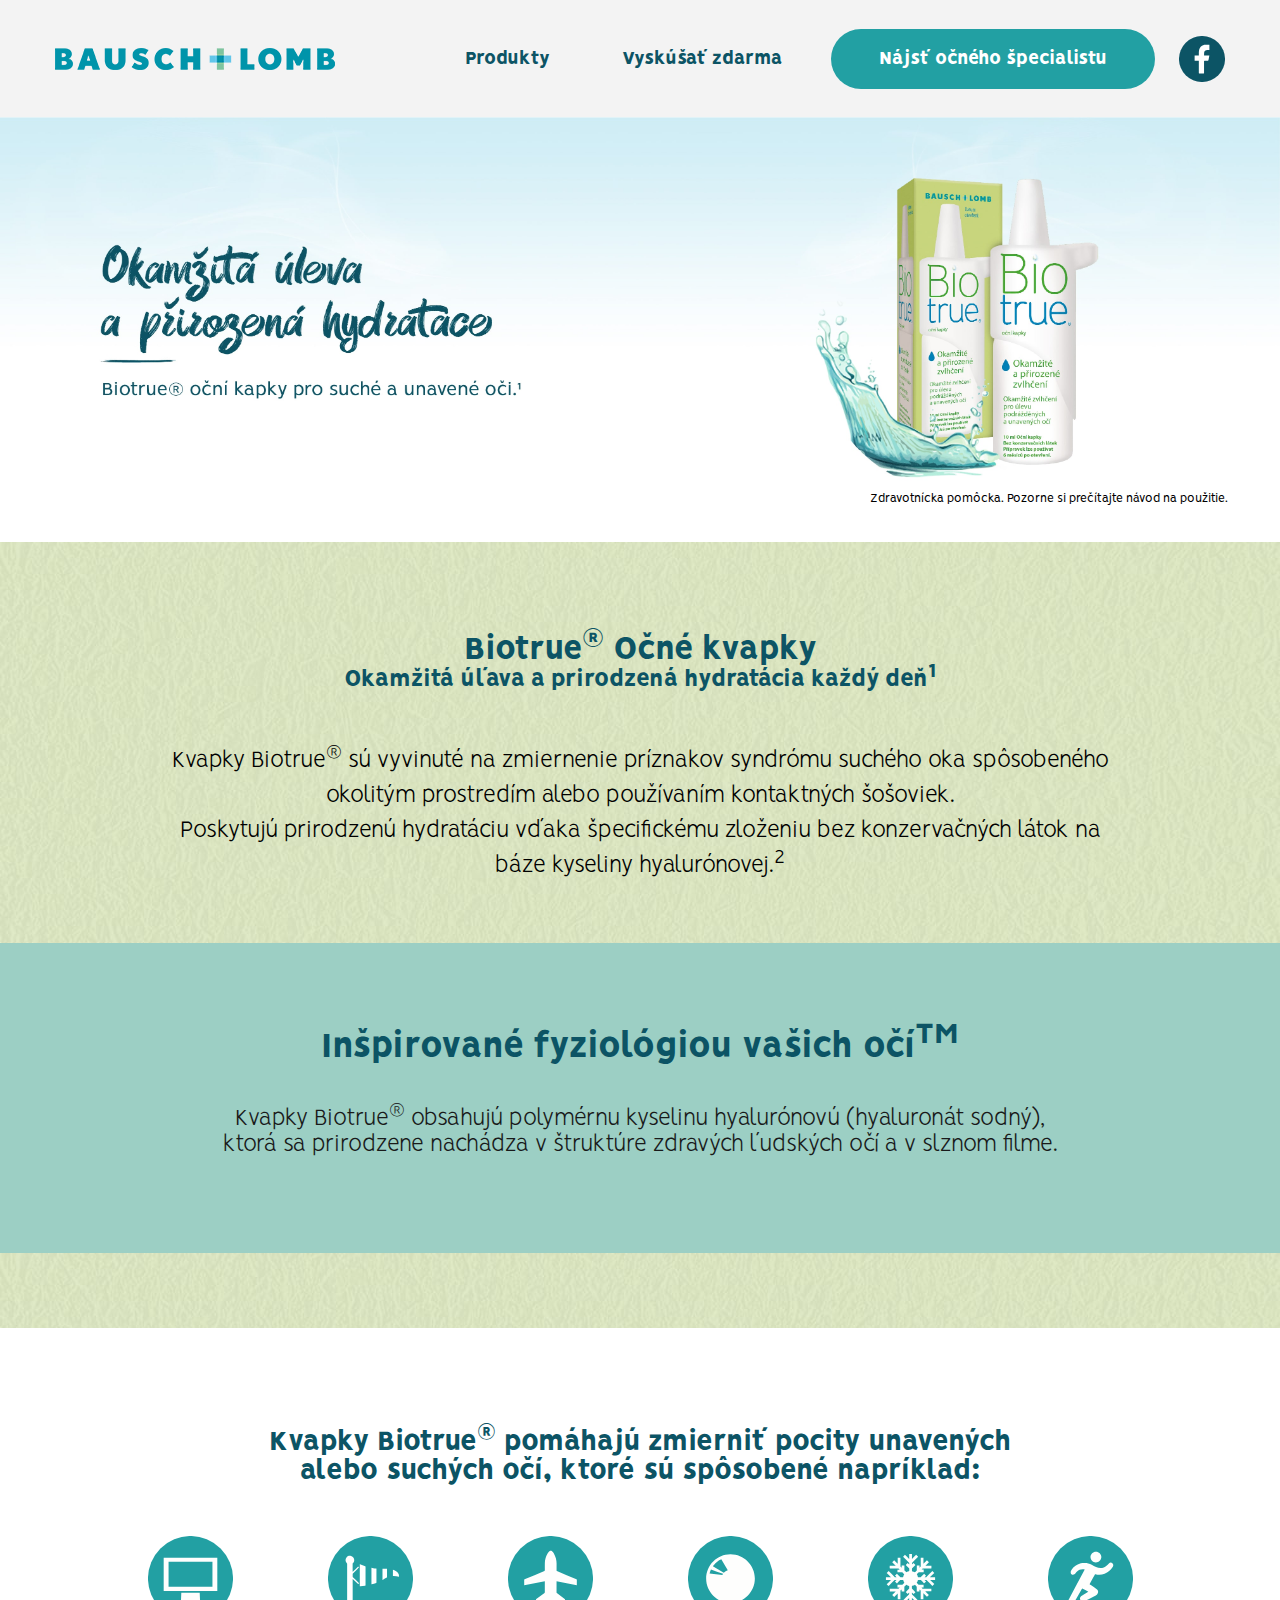
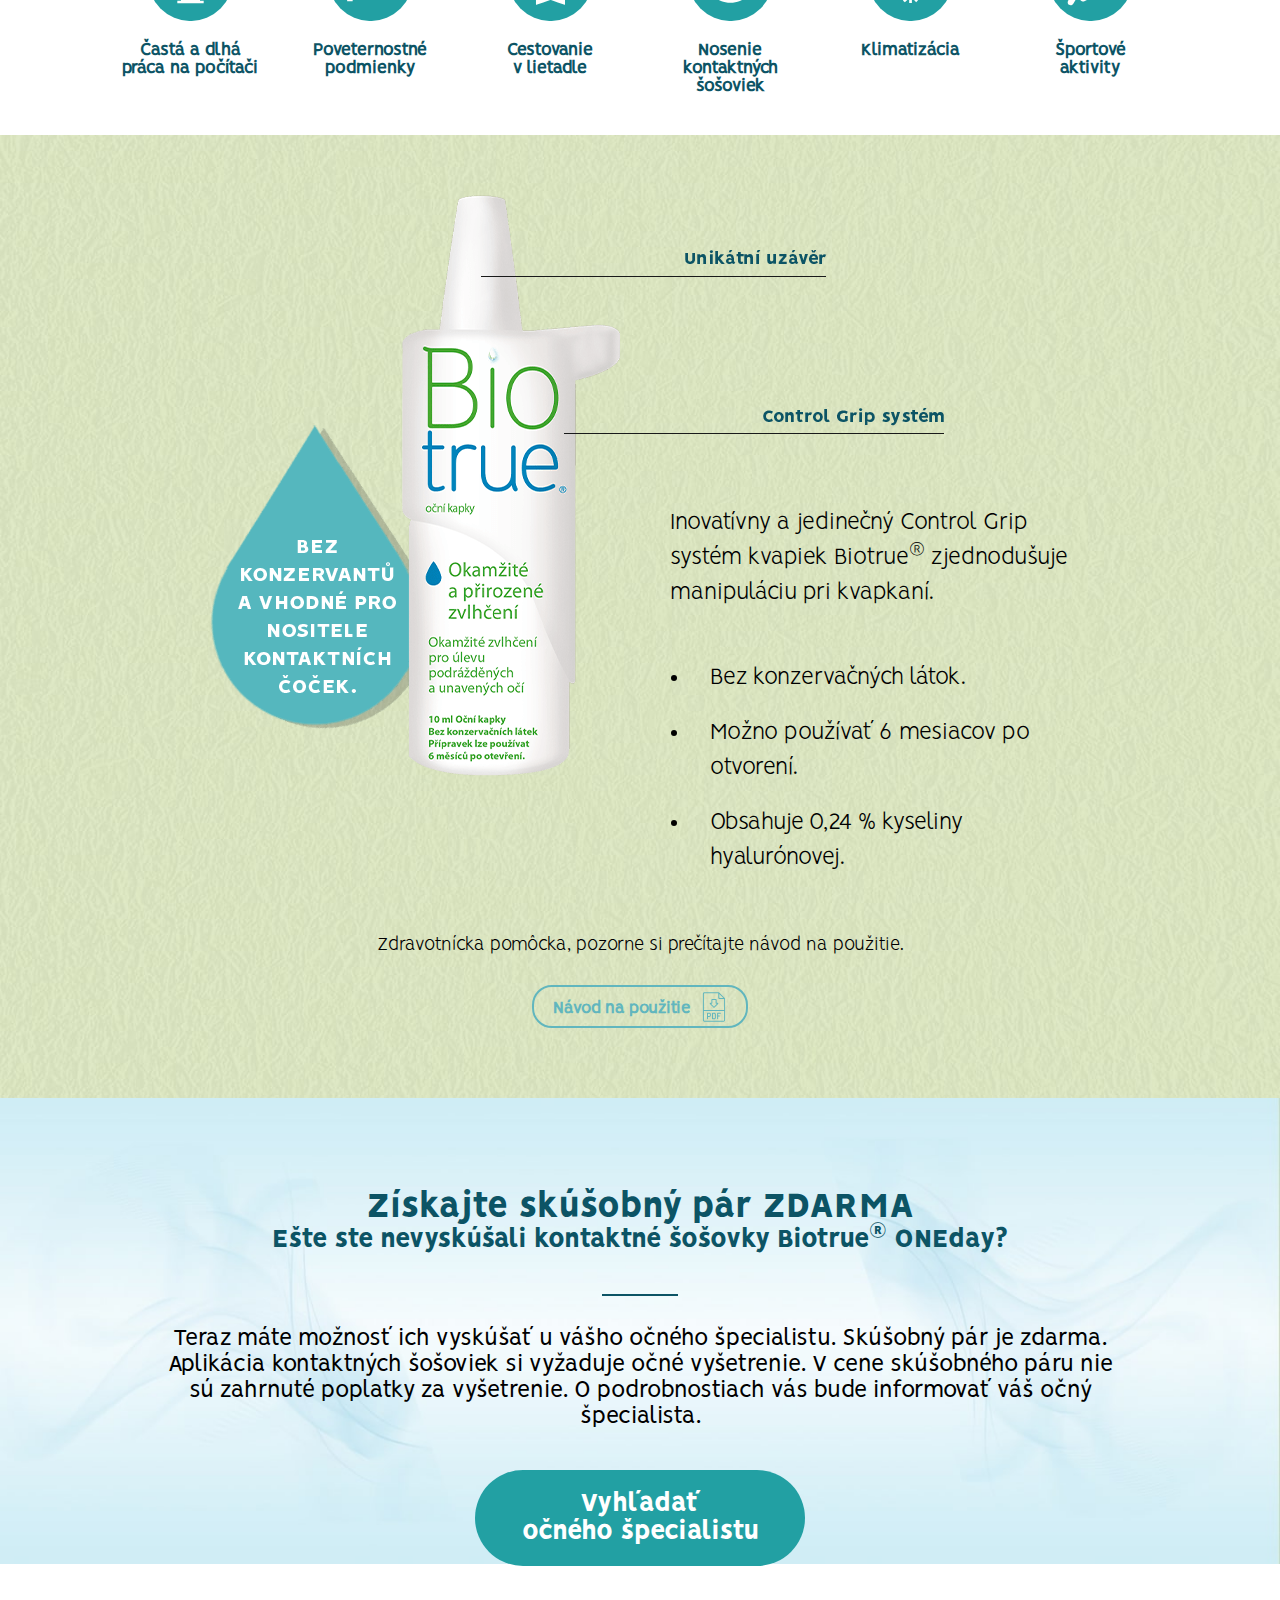
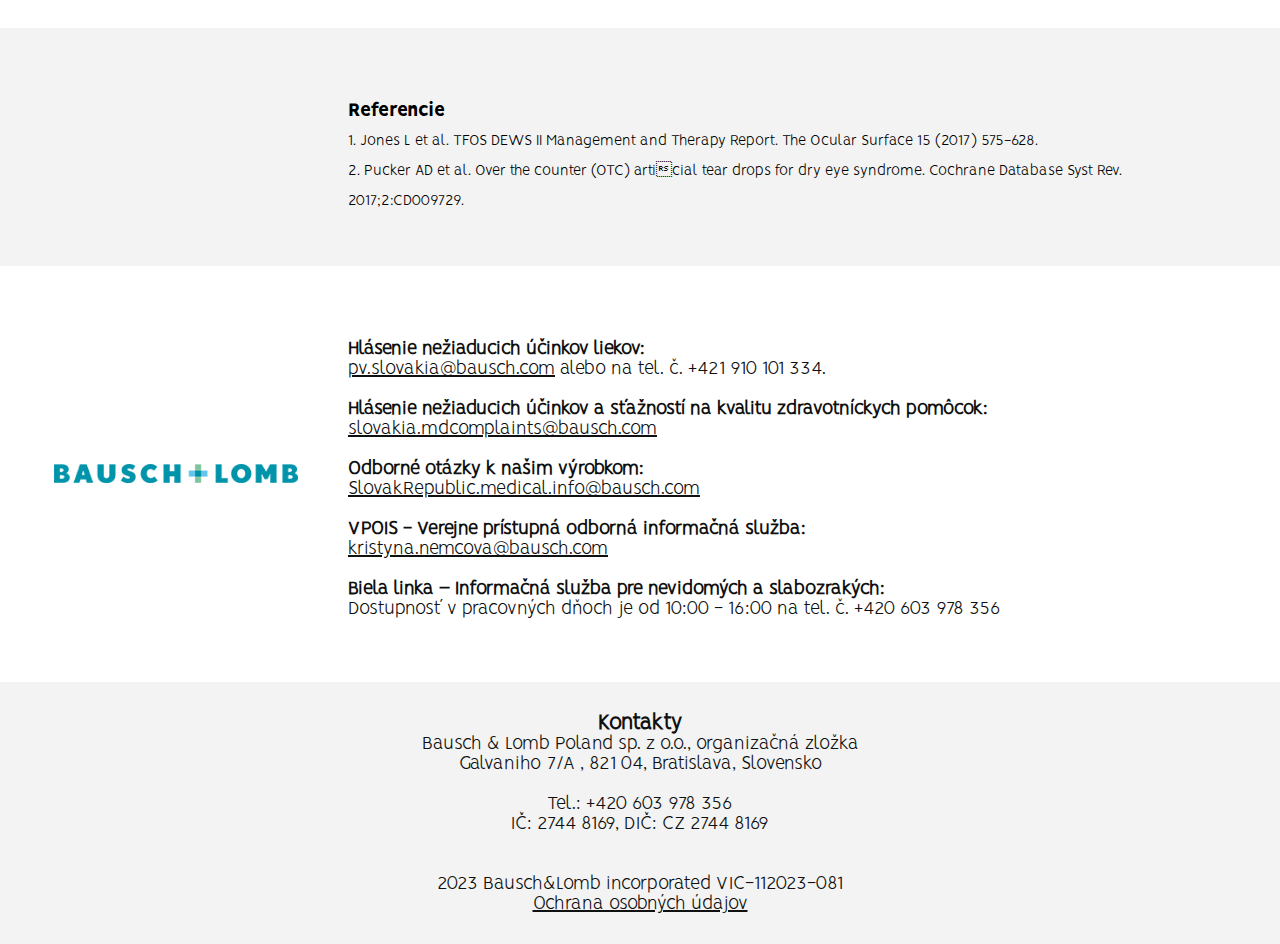
==== ocne-kvapky.html @ 8feccd84 "change translations" ====
<!DOCTYPE html>
<html lang="en">
<head>
  <meta charset="UTF-8">
  <meta http-equiv="X-UA-Compatible" content="IE=edge">
  <meta name="viewport" content="width=device-width, initial-scale=1.0">
  <title>Biotrue® - Očné kvapky</title>
  <link rel="stylesheet" href="styles.css">
  <link rel="icon" type="image/png" href="assets/favicon_16x16px.png"/>
  <script id="Cookiebot" src="https://consent.cookiebot.com/uc.js" data-cbid="6d2145b4-b50c-43b6-a989-01cfd087ab9e" data-blockingmode="auto" type="text/javascript"></script>
</head>
<body>
  <header class="navigation-header">
    <div class="navigation-elements">
      <a href="/" class="bl-logo"></a>
      <div class="navigation">
        <div class="navigation__item">
          <a href="/#produkty">Produkty</a>
        </div>
        <div class="navigation__item">
          <a href="#vyskusat-zdarma">Vyskúšať zdarma</a>
        </div>
        <div class="navigation__item navigation__item--bubble">
          <a href="https://sosovkybausch.sk/" target="_blank">Nájsť očného špecialistu</a>
        </div>
        <a href="https://www.facebook.com/BauschLombCR" target="_blank" class="fb-logo">
          <svg version="1.1" id="Capa_1" xmlns="http://www.w3.org/2000/svg" xmlns:xlink="http://www.w3.org/1999/xlink" x="0px" y="0px"
            viewBox="0 0 512 512" style="enable-background:new 0 0 512 512;" xml:space="preserve">
            <style type="text/css">
              .st0{fill:#0C5465;}
              .st1{fill:#FFFFFF;}
            </style>
            <circle class="st0" cx="256" cy="256" r="256.1"/>
            <path class="st1" d="M220.8,275.3c-16,0-31.3,0-47,0c0-19.6,0-38.7,0-58.3c15.6,0,30.9,0,47,0c0-3.6,0-6.7,0-9.7
              c0.2-17.7-1.2-35.5,3.3-52.9c7-27.3,22.2-47.2,50.9-54.1c5.3-1.3,10.9-1.7,16.4-1.8c15.5-0.3,30.9-0.1,46.9-0.1
              c0,19.4,0,38.3,0,58.2c-5.5,0-10.9-0.2-16.4,0c-6,0.2-12.2,0.2-18.2,1.3c-13.3,2.5-22.1,11.7-23.6,25.2c-1.1,9.9-0.8,19.9-1.2,29.9
              c-0.2,4.1,2.3,4.2,5.4,4.2c15.5-0.1,31,0,46.5,0c2,0,4,0,7.1,0c-1.3,7.6-2.6,14.6-4,21.5c-2.1,10.6-4.5,21.2-6.4,31.9
              c-0.6,3.8-2.3,4.8-5.9,4.7c-12-0.2-24,0.2-36-0.2c-5.3-0.2-6.9,1.4-6.9,6.8c0.2,42.6,0.1,85.4,0.1,128c0,7.6,0,7.6-7.6,7.6
              c-14.2,0-28.4,0-42.6,0c-7.9,0-7.9,0-7.9-7.6c0-42.3,0-84.6,0-126.9C220.8,280.7,220.8,278.6,220.8,275.3z"/>
          </svg>
        </a>
      </div>
      <div class="navigation navigation-mobile">
        <div class="hamburger" id="hamburger">
          <div class="bar1"></div>
          <div class="bar2"></div>
          <div class="bar3"></div>
        </div>
      </div>
    </div>
  </header>
  <div class="navigation-mobile-items" id="mobile-nav">
    <div class="navigation__item">
      <a href="/#produkty">Produkty</a>
    </div>
    <div class="navigation__item">
      <a href="#vyskusat-zdarma">Vyskúšať zdarma</a>
    </div>
    <div class="navigation__item navigation__item--bubble">
      <a href="https://sosovkybausch.sk/" target="_blank">Nájsť očného špecialistu</a>
    </div>
    <a href="https://www.facebook.com/BauschLombCR" target="_blank" class="fb-logo">
      <svg version="1.1" id="Capa_1" xmlns="http://www.w3.org/2000/svg" xmlns:xlink="http://www.w3.org/1999/xlink" x="0px" y="0px"
        viewBox="0 0 512 512" style="enable-background:new 0 0 512 512;" xml:space="preserve">
        <style type="text/css">
          .st0{fill:#0C5465;}
          .st1{fill:#FFFFFF;}
        </style>
        <circle class="st0" cx="256" cy="256" r="256.1"/>
        <path class="st1" d="M220.8,275.3c-16,0-31.3,0-47,0c0-19.6,0-38.7,0-58.3c15.6,0,30.9,0,47,0c0-3.6,0-6.7,0-9.7
          c0.2-17.7-1.2-35.5,3.3-52.9c7-27.3,22.2-47.2,50.9-54.1c5.3-1.3,10.9-1.7,16.4-1.8c15.5-0.3,30.9-0.1,46.9-0.1
          c0,19.4,0,38.3,0,58.2c-5.5,0-10.9-0.2-16.4,0c-6,0.2-12.2,0.2-18.2,1.3c-13.3,2.5-22.1,11.7-23.6,25.2c-1.1,9.9-0.8,19.9-1.2,29.9
          c-0.2,4.1,2.3,4.2,5.4,4.2c15.5-0.1,31,0,46.5,0c2,0,4,0,7.1,0c-1.3,7.6-2.6,14.6-4,21.5c-2.1,10.6-4.5,21.2-6.4,31.9
          c-0.6,3.8-2.3,4.8-5.9,4.7c-12-0.2-24,0.2-36-0.2c-5.3-0.2-6.9,1.4-6.9,6.8c0.2,42.6,0.1,85.4,0.1,128c0,7.6,0,7.6-7.6,7.6
          c-14.2,0-28.4,0-42.6,0c-7.9,0-7.9,0-7.9-7.6c0-42.3,0-84.6,0-126.9C220.8,280.7,220.8,278.6,220.8,275.3z"/>
      </svg>
    </a>
  </div>
  <div class="content">
    <div class="banner">
      <img class="desktop" src="./assets/banners/banner_970x310-04.jpg" alt="banner">
      <img class="mobile" src="./assets/banners/banner_300x250-04.jpg" alt="banner">
      <p class="product-guide product-guide--kapky">Zdravotnícka pomôcka. Pozorne si prečítajte návod na použitie.</p>
    </div>
    <div class="green-banner green-banner--text-only">
      <div class="green-banner-text">
        <h1>Biotrue<sup>®</sup> Očné kvapky</h1>
        <h4>Okamžitá úľava a prirodzená hydratácia každý deň<sup>1</sup></h4>
        <p class="longer">
          Kvapky Biotrue<sup>®</sup> sú vyvinuté na zmiernenie príznakov syndrómu suchého oka spôsobeného okolitým prostredím alebo používaním kontaktných šošoviek.
          <br>
          Poskytujú prirodzenú hydratáciu vďaka špecifickému zloženiu bez konzervačných látok na báze kyseliny hyalurónovej.<sup>2</sup>
        </p>
      </div>
    </div>
    <div class="generic-header-with-paragraph">
      <h2>Inšpirované fyziológiou vašich očí<sup>TM</sup></h2>
      <p>Kvapky Biotrue<sup>®</sup> obsahujú polymérnu kyselinu hyalurónovú (hyaluronát sodný),<br>
        ktorá sa prirodzene nachádza v štruktúre zdravých ľudských očí a v slznom filme.</p>
    </div>
    <div class="section-separator section-separator--green"></div>
    <section class="benefit-cards benefit-cards--with-header benefit-cards--white">
      <h2>Kvapky Biotrue<sup>®</sup> pomáhajú zmierniť pocity unavených<br>
        alebo suchých očí, ktoré sú spôsobené napríklad:</h2>
      <div>
        <div class="benefit-card">
          <div class="benefit-icon">
            <img src="assets/práce-na-pc.svg" alt="ikona-ph">
          </div>
          <h3>Častá a dlhá<br>
            práca na počítači</h3>
        </div>
        <div class="benefit-card benefit-card--long-descr">
          <div class="benefit-icon">
            <img src="assets/povětrnostní-podmínky.svg" alt="lubrikacni-gel">
          </div>
          <h3>Poveternostné<br>
            podmienky</h3>
        </div>
        <div class="benefit-card benefit-card--long-descr">
          <div class="benefit-icon">
            <img src="assets/cestování-v-letadle.svg" alt="ikona-energie_proteiny">
          </div>
          <h3>Cestovanie<br>
            v lietadle</h3>
        </div>
        <div class="benefit-card benefit-card--long-descr">
          <div class="benefit-icon">
            <img src="assets/čočky.svg" alt="ikona-energie_proteiny">
          </div>
          <h3>Nosenie<br>
            kontaktných<br>
            šošoviek</h3>
        </div>
        <div class="benefit-card benefit-card--long-descr">
          <div class="benefit-icon">
            <img src="assets/klimatizace.svg" alt="ikona-energie_proteiny">
          </div>
          <h3>Klimatizácia</h3>
        </div>
        <div class="benefit-card benefit-card--long-descr">
          <div class="benefit-icon">
            <img src="assets/sportovní-aktivity.svg" alt="ikona-energie_proteiny">
          </div>
          <h3>Športové<br>
            aktivity</h3>
        </div>
      </div>
    </section>
    <section>
      <div class="green-banner green-banner-popis">
          <div class="green-banner-biotrue-popis">
            <div class="green-banner-biotrue-popis-text">
              <p>Inovatívny a jedinečný Control Grip systém kvapiek Biotrue<sup>®</sup>
                zjednodušuje manipuláciu pri kvapkaní.</p>
              <p class="mobile"></p>
              <img class="mobile" src="assets/products/kapky_cz.png" alt="kapky">
              <ul>
                <li>Bez konzervačných látok.</li>
                <li>Možno používať 6 mesiacov po otvorení.</li>
                <li>Obsahuje 0,24 % kyseliny hyalurónovej.</li>
              </ul>
            </div>
          </div>
          <p>Zdravotnícka pomôcka, pozorne si prečítajte návod na použitie.</p>
          <a href="P1CZSKSI01.pdf" target="_blank" class="download-link">Návod na použitie <img src="assets/pdf-download.svg" alt="ikona-pdf-download" height="30px"></a>
      </div>
    </section>
    <section class="cat" id="vyskusat-zdarma">
      <div class="cat-header cat-header-no-margin">
        <h2>Získajte skúšobný pár ZDARMA</h2>
        <h3>Ešte ste nevyskúšali kontaktné šošovky Biotrue<sup>®</sup> ONEday?</h3>
      </div>
      <div class="cat-separator"></div>
      <div class="cat-text">
        Teraz máte možnosť ich vyskúšať u vášho očného špecialistu. Skúšobný pár je zdarma. Aplikácia kontaktných šošoviek si vyžaduje očné vyšetrenie. V cene skúšobného páru nie sú zahrnuté poplatky za vyšetrenie. O podrobnostiach vás bude informovať váš očný špecialista.
      </div>
      <div class="cat-link">
        <a href="https://sosovkybausch.sk/" target="_blank">
          Vyhľadať<br> očného špecialistu
        </a>
      </div>
    </section>
    <section class="reference">
        <h3>Referencie</h3>
        <p>1. Jones L et al. TFOS DEWS II Management and Therapy Report. The Ocular Surface 15 (2017) 575-628.<br>
          2. Pucker AD et al. Over the counter (OTC) articial tear drops for dry eye syndrome. Cochrane Database Syst Rev. 2017;2:CD009729.</p>
    </section>
    <div class="reference-separator"></div>
    <section class="side-effects">
      <div class="side-effects-logo"></div>
        <div class="side-effects-text">
        <h4>Hlásenie nežiaducich účinkov liekov:</h4>
        <a href="mailto:pv.slovakia@bausch.com" target="_blank">pv.slovakia@bausch.com</a>
        alebo na tel. č. +421 910 101 334.<br />
        <br />
        <h4>Hlásenie nežiaducich účinkov a sťažností na kvalitu zdravotníckych pomôcok:</h4>
        <a href="mailto:slovakia.mdcomplaints@bausch.com" target="_blank">slovakia.mdcomplaints@bausch.com</a><br />
        <br />
        <h4>Odborné otázky k našim výrobkom:</h4>
        <a href="mailto:SlovakRepublic.medical.info@bausch.com" target="_blank">SlovakRepublic.medical.info@bausch.com</a><br />
        <br />
        <h4>VPOIS - Verejne prístupná odborná informačná služba:</h4>
        <a href="mailto:kristyna.nemcova@bausch.com" target="_blank">kristyna.nemcova@bausch.com</a><br />
        <br />
        <h4>Biela linka – Informačná služba pre nevidomých a slabozrakých:</h4>
        Dostupnosť v pracovných dňoch je od 10:00 - 16:00 na tel. č. +420 603 978 356
      </div>
    </section>
      <footer class="footer">
      <div class="footer__top">
        <div>
          <h3>Kontakty</h3>
          <p>
            Bausch & Lomb Poland sp. z o.o., organizačná zložka<br />
            Galvaniho 7/A , 821 04, Bratislava, Slovensko<br />
            <br />
            Tel.: +420 603 978 356<br />
            IČ: 2744 8169, DIČ: CZ 2744 8169
          </p>
        </div>
      </div>
        <p>2023 Bausch&Lomb incorporated VIC-112023-081</p><p><a href="/oou.docx" target="_blank">Ochrana osobných údajov</a></p>
      </footer>
  </div>
  <script src="main.js"></script>
</body>
</html>
---- styles.css ----
@font-face {
  font-family: "Mt. Blevas";
  src:
    url("./fonts/Mt.\ Blevas.ttf")
    format('truetype');
}

@font-face {
  font-family: "Vision";
  src:
    url("./fonts/VISION/Vision.otf")
    format('opentype');
}

@font-face {
  font-family: "Vision-heavy";
  src:
    url("./fonts/VISION/Vision-Heavy.otf")
    format('opentype');
}

@font-face {
  font-family: "Vision-light";
  src:
    url("./fonts/VISION/Vision-Light.otf")
    format('opentype');
}

body, h1, h2, h3, h4, p, ul, ol, li {
  margin: 0;
}

body {
  font-family: "Vision", sans-serif;
}

svg circle {
  transition: fill .2s linear;
}

sup {
  line-height: 0;

  /* The following rules (or similar) likely come from browser
   * style and are not needed
   */
  font-size: 0.83em;
  vertical-align: super;
}

.mobile,
.mobile-instuction {
  display: none;
}

.navigation-header {
  display: flex;
  padding: 0 55px;
  justify-content: center;
  height: 117px;
  background-color: #f3f3f3;
}

.navigation-elements {
  width: 100%;
  display: flex;
  justify-content: space-between;
  align-items: center;
}

.navigation {
  display: flex;
  font-size: 20px;
  font-family: "Vision-heavy", sans-serif;
  align-items: center;
}

.navigation-mobile,
.navigation-mobile-items {
  display: none;
  background-color: #f3f3f3;
}

.navigation__item a {
  color: #0c5465;
  padding: 21px 24px;
  text-decoration: none;
  margin-right: 24px;
  transition: color .3s linear, background-color .3s linear;
}

.navigation__item:hover a {
  color: #2290a3;
}

.navigation__item--bubble a {
  background: #22a0a3;
  color: #fff;
  border-radius: 30px;
  padding: 21px 48px;
}

.navigation__item--bubble:hover a {
  color: #2290a3;
  background: #fff;
}

.bl-logo {
  background: url('./assets/Bausch_&_Lomb-Logo.wine.png') no-repeat;
  width: 280px;
  height: 22px;
  justify-self : flex-start;
}

.fb-logo {
  justify-self : flex-end;
  width: 46px;
  height: 46px;
}

.fb-logo:hover svg circle {
  fill: #093c4d;
}

.banner img {
  width: 100%;
}

.products h1 {
  font-family: "Vision-heavy", sans-serif;
  font-size: 38px;
  text-align: center;
  color: #0c5465;
  padding: 82px 0;
}

.product-cards {
  display: flex;
  justify-content: space-around;
}

.product-card {
  width: 353px;
}

.product-image {
  display: flex;
  flex-direction: column;
  justify-content: flex-end;
  height: 320px;
  margin-bottom: 70px;
}

.product-image img {
  max-height: 100%;
  object-fit: contain;
}

.product-description {
  text-align: center;
  font-size: 30px;
  color: #0c5465;
}

.product-link {
  background: #9ccfc4;
  width: 190px;
  text-align: center;
  border-radius: 33px;
  margin: 40px auto 20px;
  line-height: 66px;
}

.product-link:hover {
  background: #b9e2da;
}

.product-link a {
  text-decoration: none;
  color: #0c5465;
  font-family: "Vision-heavy", sans-serif;
  font-size: 28px;
  display: block;
}

.product-guide {
    font-size: 13px;
}

.product-guide--cocky {
    padding-left: 68%;
    margin-top: -5%;
    margin-bottom: 5%;
}

.product-guide--roztok {
    padding-left: 68%;
    margin-top: -2.9%;
    margin-bottom: 2.9%;
}

.product-guide--kapky {
    padding-left: 68%;
    margin-top: -2.9%;
    margin-bottom: 2.9%;
}

.download-link {
  margin: 30px auto 0;
  color: #61B6BE;
  text-align: center;
  font-size: 18px;
  font-weight: bold;
  display: flex;
  justify-content: center;
  line-height: 32px;
  column-gap: 0.5em;
  text-decoration: none;
  border-radius: 20px;
  border: 2px solid #61B6BE;
  padding: 5px 5px 2px 7px;
  width: 200px;
  align-content: center;
}

.download-link:hover {
  /* background-color: #61b6be17; */
  background-color: #FFFFFF;
}

.cat {
  background: url('./assets//background/bg_blue2.jpg') no-repeat;
  height: 530px;
  background-size: 100%;
}

.cat-header {
  margin-top: 76px;
  padding-top: 90px;
}

.cat-header-no-margin {
  margin-top: 0;
}

.cat-header h2 {
  font-size: 38px;
  color: #0c5465;
  font-family: "Vision-heavy", sans-serif;
  text-align: center;
}

.cat-header h3 {
  font-size: 28px;
  color: #0c5465;
  font-family: "Vision-heavy", sans-serif;
  text-align: center;
}

.cat-separator {
  width: 76px;
  height: 2px;
  background: #0c5465;
  margin: 40px auto 30px;
}

.cat-text {
  font-size: 25px;
  max-width: 974px;
  margin: 0 auto;
  text-align: center;
}

.cat-link {
  margin: 40px auto 80px;
  text-align: center;
  width: 330px;
}

.cat-link:hover a {
  color: #2290a3;
  background: #fff;
}

.cat-link a {
  font-family: "Vision-heavy", sans-serif;
  text-decoration: none;
  font-size: 28px;
  color: #fff;
  background: #22a0a3;
  display: block;
  padding: 20px 40px;
  transition: color .2s linear, background-color .2s linear;
  border-radius: 48px;
}

.side-effects {
  display: flex;
  align-items: center;
  padding: 0 54px;
  background: #ffffff;
}

.side-effects-logo {
  background: url('./assets/Bausch_&_Lomb-Logo.wine.png') no-repeat;
  background-size: 100%;
  height: 20px;
  flex-grow: 0;     /* do not grow   - initial value: 0 */
  flex-shrink: 0;   /* do not shrink - initial value: 1 */
  flex-basis: 244px;
}

.side-effects-text {
  margin-left: 50px;
  font-size: 20px;
  font-family: "Vision-light", sans-serif;
  color: #0f1010;
  padding: 70px 130px 60px 0;
}

.side-effects-text a {
  color: #0f1010;
}

.footer {
  font-family: "Vision-light", sans-serif;
  font-size: 20px;
  padding: 30px;
  text-align: center;
  color: #0f1010;
  background: #f3f3f3;
  border-top: 3px solid #ffffff;
}

.footer .footer__top {
	margin-bottom: 2em;
}

.footer a {
  color: #0f1010;
}

.benefit-cards {
  background: #9ccfc4;
  display: flex;
  justify-content: space-around;
  padding: 50px;
}

.benefit-cards--white {
  background: #ffffff;
  padding-top: 100px;
  padding-bottom: 0;
}

.benefit-cards--with-header {
  flex-direction: column;
}

.benefit-cards--with-header h2 {
  font-family: "Vision-heavy", sans-serif;
  font-size: 30px;
  color: #0c5465;
  text-align: center;
}

.benefit-cards--with-header > div {
  display: flex;
  justify-content: space-around;
  padding: 50px 50px 0;
}

.benefit-card {
  display: flex;
  flex-direction: column;
  align-items: center;
  flex-grow: 1;
  flex-basis: 0;
}

.benefit-icon {
  width: 85px;
  height: 85px;
}

.benefit-card h3 {
  margin: 20px 0 10px;
  text-align: center;
  color: #0c5465;
}

.benefit-card--long-descr h3 {
  margin: 20px 0 40px;
}

.benefit-card p {
  font-family: "Vision-light", sans-serif;
  font-size: 20px;
  line-height: 31px;
  text-align: center;
  max-width: 340px;
}

.generic-header {
  font-family: "Vision-heavy", sans-serif;
  font-size: 38px;
  padding: 44px;
  background: #9ccfc4;
  color: #0c5465;
  text-align: center;
}

.generic-header-with-paragraph {
  background: #9ccfc4;
  padding: 85px 110px 95px;
  text-align: center;
}

.generic-header-with-paragraph h2 {
  font-family: "Vision-heavy", sans-serif;
  color: #0c5465;
  font-size: 38px;
  padding-bottom: 40px;
}

.generic-header-with-paragraph p {
  font-family: "Vision-light", sans-serif;
  color: #191a1a;
  font-size: 25px;
}

.generic-header-with-paragraph p.blue {
  font-family: "Vision-heavy", sans-serif;
  color: #0c5465;
}

.section-separator {
  width: 100%;
  height: 75px;
}

.section-separator--green {
  background: url('./assets/background/bg_green-exported.jpg');
}

.reference-separator {
  width: 100%;
  height: 3px;
}

.green-banner {
  background: url('./assets/background/bg_green-exported.jpg');
  width: 100%;
  height: 367px;
  display: flex;
  justify-content: space-between;
  align-items: center;
}

.green-banner-instruction {
  justify-content: initial;
  align-items: initial;
  height: auto;
  padding-top: 80px;
}

.green-banner-instruction-no-image {
  width: auto;
  padding: 80px 110px;
}

.green-banner-instruction-no-image:first-of-type {
  padding-bottom: 30px;
}

.green-banner-instruction-bottom-padding {
  padding-bottom: 80px;
}

.green-banner--text-only {
  justify-content: center;
  height: auto;
  padding: 90px 0 60px;
}

.green-banner--text-only .green-banner-text {
  text-align: center;
  padding: 0 100px;
  display: flex;
  flex-direction: column;
  align-items: center;
}

.green-banner--text-only p {
  max-width: 640px;
}

.green-banner--text-only p.longer {
  max-width: 1110px;
}

.green-banner-separator {
  width: 76px;
  height: 2px;
  background: #0c5465;
  margin: 0 auto 40px;
}

.green-banner-text {
  padding-left: 100px;
  max-width: 610px;
}

.green-banner--text-only .green-banner-text {
  max-width: 960px;
}

.green-banner-text h1,
.green-banner-text h2 {
  font-family: "Vision-heavy", sans-serif;
  font-size: 35px;
  color: #0c5465;
}

.green-banner-text h4 {
  font-family: "Vision-heavy", sans-serif;
  font-size: 25px;
  color: #0c5465;
  padding-bottom: 50px;
}

.green-banner-text h3,
.green-banner-list h3 {
  font-family: "Vision-heavy", sans-serif;
  font-size: 30px;
  color: #0c5465;
  margin-bottom: 50px;
}

.green-banner-list {
  font-family: "Vision-light", sans-serif;
  font-size: 22px;
  line-height: 40px;
  max-width: 1600px;
}

.green-banner-list ul {
  padding-left: 20px;
}

.green-banner-list li {
  padding-bottom: 10px;
}

.green-banner-text p {
  font-family: "Vision-light", sans-serif;
  font-size: 25px;
  line-height: 35px;
}

.green-banner-vlozeni-cocky {
  background: url('./assets/background/instr1.png') no-repeat left 110px top 100px;
  width: 270px;
  flex-shrink: 0;
}

.green-banner-vyjmuti-cocky {
  background: url('./assets/background/instr2.png') no-repeat left 110px top 100px;
  width: 270px;
  flex-shrink: 0;
}

.green-banner-popis {
  height: auto;
  padding: 60px 200px 70px;
  width: auto;
  display: block;
}

.green-banner-popis p {
  font-family: "Vision-light", sans-serif;
  font-size: 20px;
  text-align: center;
}

.green-banner-popis-top {
  width: 100%;
}

.green-banner-biotrue-popis {
  background: url('./assets/background/biotrue-popis.png') no-repeat;
  max-width: 1100px;
  height: 650px;
  position: relative;
  margin: 0 auto;
}

.green-banner-biotrue-popis-text {
  position: absolute;
  top: 310px;
  left: 470px;
  font-family: "Vision-light", sans-serif;
  font-size: 25px;
  line-height: 35px;
}

.green-banner-biotrue-popis-text p {
  font-family: "Vision-light", sans-serif;
  font-size: 25px;
  text-align: left;
  padding-bottom: 50px;
}

@media only screen and (max-width: 1310px) {
  .green-banner-biotrue-popis + p {
    padding-top: 90px;
  }
}

.green-banner-biotrue-popis-text ul {
  padding-left: 20px;
}

.green-banner-biotrue-popis-text ul li {
  padding-left: 20px;
  padding-bottom: 20px;
}

.green-banner-sphere {
  position: relative;
  background: url('./assets/background/koule.png') no-repeat center right 100px;
  height: 100%;
  min-width: 650px;
  font-family: "Vision-heavy", sans-serif;
  font-size: 20px;
  color: #0c5465;
  text-align: right;
}

.green-banner-sphere p {
  position: absolute;
}

.green-banner-sphere p::after {
  position: absolute;
  content: " ";
  height: 1px;
  background: #191a1a;
  display: block;
  bottom: 20px;
}

.green-banner-sphere p:first-of-type {
  top: 105px;
  right: 320px;
}

.green-banner-sphere p:first-of-type::after {
  width: 100px;
  right: -110px;
}

.green-banner-sphere p:nth-of-type(2) {
  top: 170px;
  right: 360px;
}

.green-banner-sphere p:nth-of-type(2)::after {
  width: 140px;
  right: -150px;
}

.green-banner-sphere p:last-of-type {
  top: 240px;
  right: 400px;
}

.green-banner-sphere p:last-of-type::after {
  width: 180px;
  right: -190px;
}

.green-banner-target {
  position: relative;
  background: url('./assets/background/terc.png') no-repeat center right 100px;
  height: 100%;
  min-width: 650px;
  font-family: "Vision-heavy", sans-serif;
  font-size: 20px;
  color: #0c5465;
  text-align: right;
}

.green-banner-target p {
  position: absolute;
  right: 380px;
}

.green-banner-target p::after {
  position: absolute;
  content: " ";
  height: 1px;
  background: #191a1a;
  display: block;
  right: -190px;
}

.green-banner-target p:first-of-type {
  top: 66px;
}

.green-banner-target p:first-of-type::after {
  width: 180px;
  transform: rotate(18deg);
  bottom: -20px;
}

.green-banner-target p:nth-of-type(2) {
  top: 125px;
}

.green-banner-target p:nth-of-type(2)::after {
  width: 176px;
  bottom: 10px;
}

.green-banner-target p:last-of-type {
  top: 205px;
}

.green-banner-target p:last-of-type::after {
  width: 180px;
  transform: rotate(-10deg);
  bottom: 25px;
}

.video-section {
  display: flex;
  padding: 84px 100px;
}

.video-section div:first-of-type {
  padding-right: 50px;
  box-sizing: border-box;
}

.video-section-text {
  flex-grow: 0;     /* do not grow   - initial value: 0 */
  flex-shrink: 0;   /* do not shrink - initial value: 1 */
  flex-basis: 50%;
}

.video-section-text-60 {
  flex-basis: 60%;
}

.video-section-text h3,
.video-section-text p {
  max-width: 800px;
}

.video-section-text h3 {
  font-family: "Vision-heavy", sans-serif;
  font-size: 30px;
  color: #0c5465;
  margin-bottom: 50px;
}

.video-section-text h3:last-of-type {
  margin-top: 40px;
}

.video-section-text p {
  font-family: "Vision-light", sans-serif;
  font-size: 25px;
  line-height: 35px;
  color: #191a1a;
}

.video-section-video {
  flex-grow: 0;     /* do not grow   - initial value: 0 */
  flex-shrink: 0;   /* do not shrink - initial value: 1 */
  flex-basis: 50%;
}

.video-section-video-40 {
  flex-basis: 40%;
}

.videoWrapper {
  position: relative;
  padding-bottom: 56.25%; /* 16:9 */
  height: 0;
}

.videoWrapper iframe {
  position: absolute;
  top: 0;
  left: 0;
  width: 100%;
  height: 100%;
}

.instruction-cards {
  background: #9ccfc4;
  display: flex;
  justify-content: space-around;
}

.instruction-card {
  display: flex;
  align-items: center;
  flex-grow: 1;
  flex-basis: 0;
  font-family: "Vision-heavy", sans-serif;
  font-size: 22px;
  color: #0c5465;
  padding: 55px 70px;
  text-align: center;
}

.reference {
  padding: 68px 130px 50px 348px;
  background: #f3f3f3;
}

.reference h3 {
  font-family: "Vision-heavy", sans-serif;
  font-size: 20px;
  line-height: 30px;
}

.reference p {
  font-family: "Vision-light", sans-serif;
  font-size: 16px;
  line-height: 30px;
}

.guarantee {
  background: #0c5465;
  padding: 80px 100px;
  display: flex;
  justify-content: center;
}

.guarantee-image {
  background: url('./assets/background/garance-spokojenosti.png') no-repeat;
  width: 200px;
  height: 165px;

}

.guarantee-text {
  padding-left: 55px;
  max-width: 700px;
}

.guarantee-text h3 {
  font-family: "Vision-heavy", sans-serif;
  font-size: 35px;
  color: #ffffff;
  padding-bottom: 40px;
}

.guarantee-text p {
  font-family: "Vision-light", sans-serif;
  font-size: 30px;
  color: #ffffff;
}

.how-to {
  display: flex;
  flex-direction: column;
}

.how-to-header {
  display: flex;
  flex-direction: column;
  align-items: center;
  padding: 80px 100px 70px;
}

.how-to-header h2 {
  font-family: "Vision-heavy", sans-serif;
  font-size: 38px;
  color: #0c5465;
  padding-bottom: 60px;
}

.how-to-header p {
  max-width: 660px;
  font-family: "Vision-light", sans-serif;
  font-size: 25px;
  text-align: center;
  color: #191a1a;
}

.how-to-instruction {
  display: flex;
  padding: 0 110px;
}

.how-to-instruction div:first-of-type {
  background: url('./assets/background/instr3.png') no-repeat left top 90px;
  background-size: 130px 505px;
}

.how-to-instruction div:last-of-type {
  background: url('./assets/background/instr4.png') no-repeat left top 90px;
  background-size: 130px 505px;
}

.how-to-instruction div {
  flex-grow: 1;
  flex-basis: 0;
  padding: 0 50px 0 150px;
}

.how-to-instruction ol {
  padding: 60px 0 60px 25px;
}

.how-to-instruction h3 {
  font-family: "Vision-heavy", sans-serif;
  font-size: 30px;
  color: #0c5465;
}

.how-to-instruction li {
  font-family: "Vision-light", sans-serif;
  font-size: 20px;
  line-height: 35px;
  color: #191a1a;
  padding-bottom: 40px;
}

.how-to-instruction li::marker {
  font-family: "Vision-heavy", sans-serif;
  color: #0c5465;
  font-size: 25px;
}


.faq {
  padding: 70px 110px;
}

.faq h3 {
  font-family: "Vision-heavy", sans-serif;
  color: #0c5465;
  font-size: 38px;
  text-align: center;
}

.faq p {
  font-family: "Vision-light", sans-serif;
  color: #191a1a;
  font-size: 20px;
  text-align: center;
}

.faq-accordeon {
  padding: 46px 0 40px;
}

.faq-question {
  font-family: "Vision-heavy", sans-serif;
  color: #ffffff;
  font-size: 25px;
  background: #0c5465;
  padding: 28px;
  cursor: pointer;
}

.faq-answer {
  font-family: "Vision-light", sans-serif;
  color: #191a1a;
  font-size: 20px;
  padding: 28px;
  border: 1px solid #0c5465;
  border-top: none;
  display: none;
}

.visible {
  display: block;
}

@media only screen and (max-width: 1190px) {
  .mobile {
    display: initial;
  }

  .desktop {
    display: none;
  }

  .bl-logo {
    width: 200px;
    background-size: 100%;
  }

  .navigation {
    display: none;
  }

  .navigation-mobile {
    display: flex;
  }

  .navigation-mobile-items {
    display: none;
    flex-direction: column;
    align-items: center;
  }

  .navigation-mobile-items--visible {
    display: flex;
  }

  .navigation-mobile-items .navigation__item {
    padding: 20px 0;
  }

  .navigation__item a {
    margin-right: 0;
  }

  .fb-logo {
    margin: 20px 0;
  }

  .hamburger {
    display: inline-block;
    cursor: pointer;
  }

  .bar1, .bar2, .bar3 {
    width: 35px;
    height: 5px;
    background-color: #0c5465;
    margin: 6px 0;
    transition: 0.4s;
  }

  .products h1 {
    padding-bottom: 0;
  }

  .product-image {
    margin-bottom: 10px;
  }

  .product-link {
    margin-top: 20px;
  }

  .product-cards {
    flex-direction: column;
    align-items: center;
    justify-content: initial;
  }

  .product-card:first-of-type {
    margin-top: -50px;
  }

  .product-card {
    padding-bottom: 70px;
  }

  .banner .product-guide {
      padding: 0;
      text-align: center;
  }

  .cat {
    height: auto;
    padding: 0 10px;
    background: url('./assets//background/bg_blue.jpg') no-repeat;
    background-size: 100%;
  }

  .side-effects {
    padding: 10px;
  }

  .side-effects-logo {
    display: none;
  }

  .side-effects-text {
    margin-left: 0;
    padding: 0;
    text-align: center;
    width: 100%;
  }

  .side-effects-text a {
    max-width: calc(100% - 30px);
    text-overflow: ellipsis;
    white-space: nowrap;
    overflow: hidden;
    display: block;
  }

  .benefit-cards {
    flex-direction: column;
    align-items: center;
    justify-content: initial;
    padding: 50px 10px;
  }

  .benefit-card.benefit-card--long-descr:last-of-type {
    padding-bottom: 0;
  }

  .benefit-cards--with-header > div {
    flex-direction: column;
    padding: 50px 0 0;
  }

  .benefit-card {
    padding-bottom: 70px;
  }

  .green-banner {
    height: auto;
    padding: 50px 10px;
    flex-direction: column;
    align-items: center;
    justify-content: initial;
    width: auto;
  }

  .no-mobile-bottom-padding {
    padding-bottom: 0;
  }

  .green-banner img {
    width: 100%;
  }

  .green-banner-text {
    padding-left: 0;
  }

  .green-banner--text-only .green-banner-text {
    padding: 0;
  }

  .green-banner-text br {
    display: none;
  }

  .green-banner-text h3, .green-banner-list h3 {
    text-align: center;
  }

  .green-banner-text p {
    text-align: center;
  }

  .green-banner-sphere,
  .green-banner-target {
    height: 360px;
  }

  .green-banner-biotrue-popis {
    height: auto;
    width: auto;
    background-image: none;
  }

  .green-banner-biotrue-popis-text {
    position: initial;
  }

  .green-banner-biotrue-popis-text p {
    text-align: center;
  }

  .green-banner-vlozeni-cocky,
  .green-banner-vyjmuti-cocky {
    height: 340px;
    width: 100%;
    background-position: center;
  }

  .green-banner-vlozeni-cocky + .green-banner-list h3,
  .green-banner-vyjmuti-cocky + .green-banner-list h3 {
    display: none;
  }

  .green-banner-instruction h3.mobile {
    font-family: "Vision-heavy", sans-serif;
    font-size: 30px;
    color: #0c5465;
    margin-bottom: 30px;
    text-align: center;
  }

  .green-banner-separator {
    margin-top: 0;
  }

  .video-section {
    flex-direction: column;
    align-items: center;
    justify-content: initial;
    padding: 50px 10px 0;
  }

  .video-section div:last-of-type {
    margin-bottom: 20px;
  }

  .video-section div:last-of-type .videoWrapper {
    margin-top: 40px;
  }

  .video-section div:first-of-type {
    padding-right: 0;
  }

  .video-section div:first-of-type .videoWrapper {
    margin-bottom: 40px;
  }

  .video-section-video {
    width: 100%;
  }

  /* .video-section-text h3:last-of-type {
    margin-top: 0;
  } */

  .video-section-text h3 {
    margin-bottom: 20px;
  }

  .instruction-cards {
    flex-direction: column;
    align-items: center;
    justify-content: initial;
    padding: 50px 10px 0;
  }

  .instruction-card {
    padding: 55px 0;
  }

  .instruction-card:first-of-type {
    padding-top: 0;
  }

  .generic-header {
    padding: 50px 10px;
  }

  .generic-header-with-paragraph {
    padding: 50px 10px;
  }

  .guarantee {
    flex-direction: column;
    align-items: center;
    justify-content: initial;
    padding: 50px 10px;
    text-align: center;
  }

  .guarantee-image {
    padding-bottom: 50px;
    width: 162px;
  }

  .guarantee-text {
    padding-left: 0;
  }

  .reference {
    padding: 50px 10px;
  }

  .how-to {
    padding: 50px 10px;
  }

  .how-to-header {
    padding: 0 0 50px ;
    text-align: center;
  }

  .how-to-instruction {
    flex-direction: column;
    align-items: center;
    justify-content: initial;
    padding: 0;
  }

  .faq {
    padding: 0 10px 50px;
  }
}

@media only screen and (max-width: 1190px) and (orientation: landscape) {
  .bl-logo {
    width: 280px;
    background-size: auto;
  }

  .mobile-list {
    display: none;
  }
}

@media only screen and (max-width: 1190px) and (orientation: portrait) {
  .green-banner-sphere,
  .green-banner-target {
    height: 300px;
    width: 300px;
    min-width: initial;
    background-position: center;
  }

  .mobile-list {
    display: block;
    padding-top: 20px;
    font-family: "Vision-heavy", sans-serif;
    font-size: 20px;
    color: #0c5465;
  }

  .green-banner-sphere p,
  .green-banner-target p {
    display: none;
  }

  .how-to-instruction h3 {
    text-align: center;
  }

  .how-to-instruction div {
    padding: 0;
  }

  .mobile-instuction {
    margin: 50px auto 0;
    width: 114px;
    display: block;
  }

  .how-to-instruction ol {
    padding: 50px 0 0 30px;
  }

  .how-to-instruction div:first-of-type,
  .how-to-instruction div:last-of-type {
    background-image: none;
  }
}
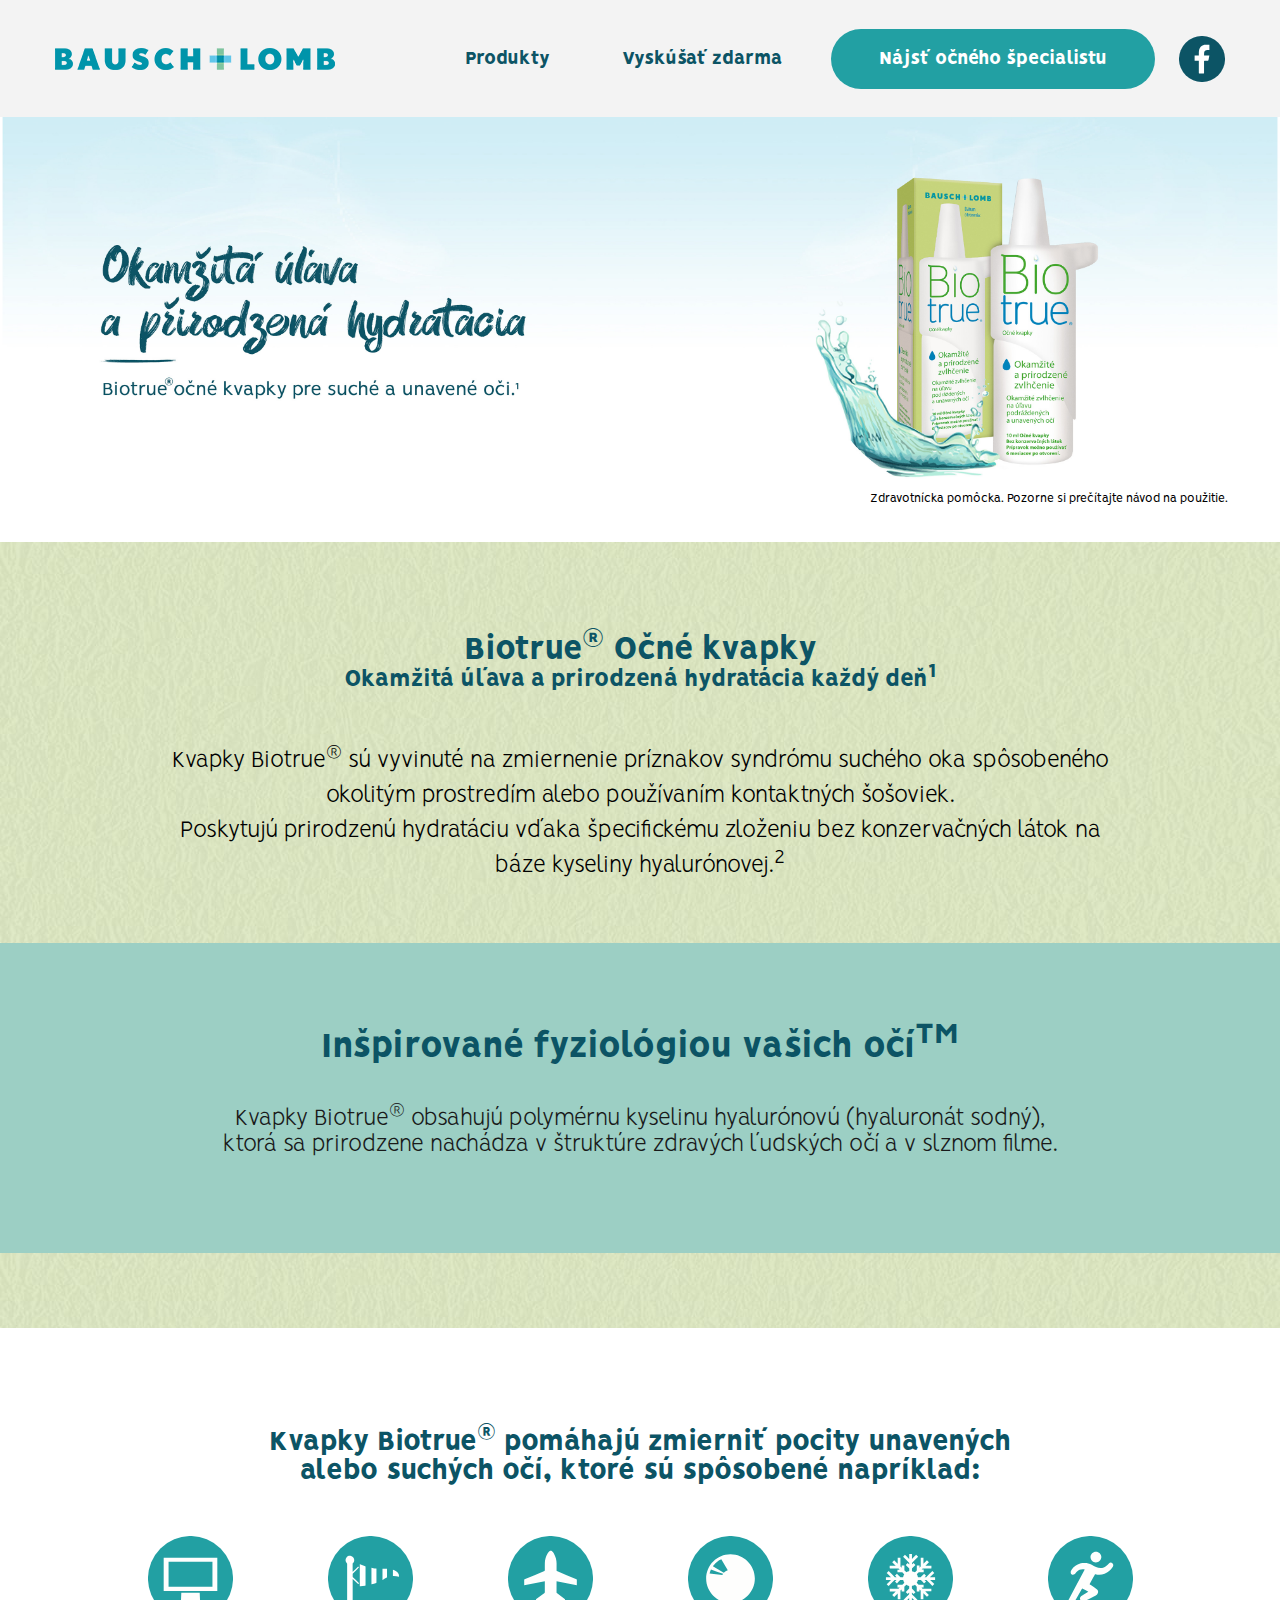
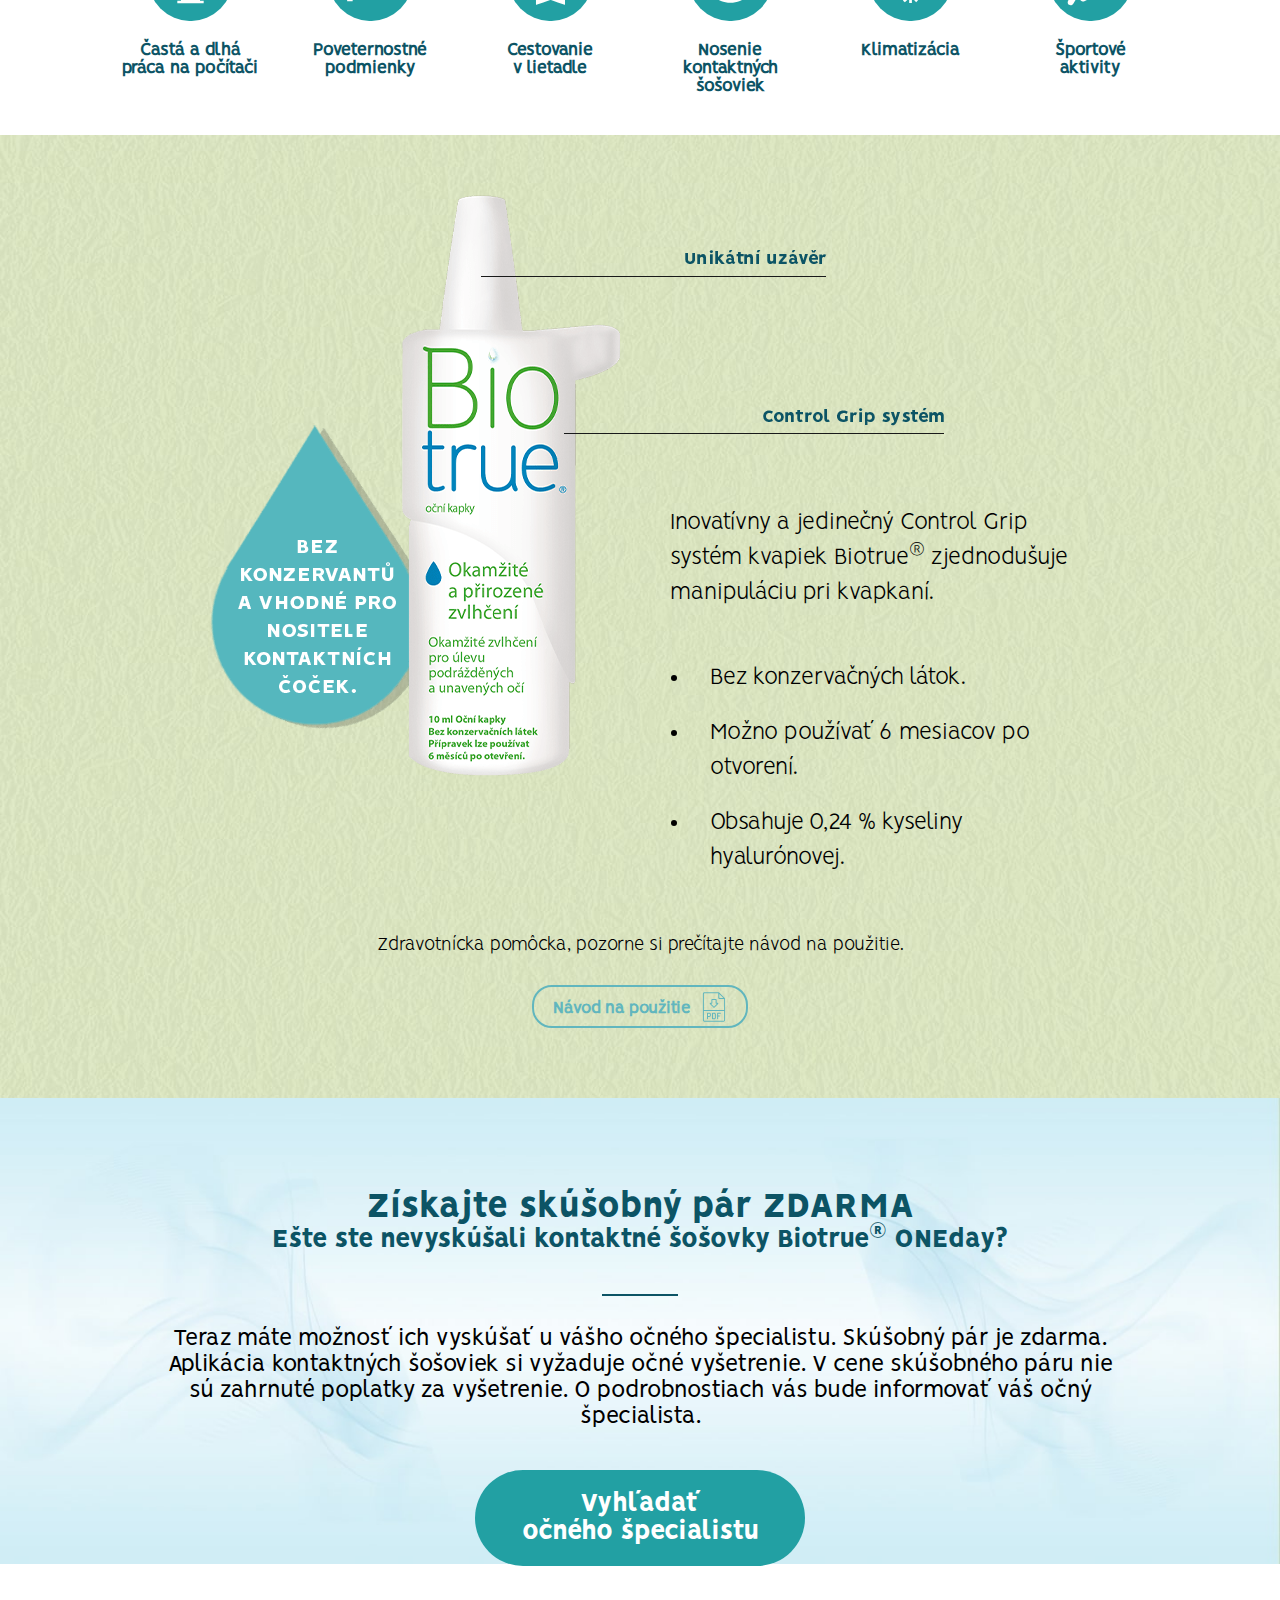
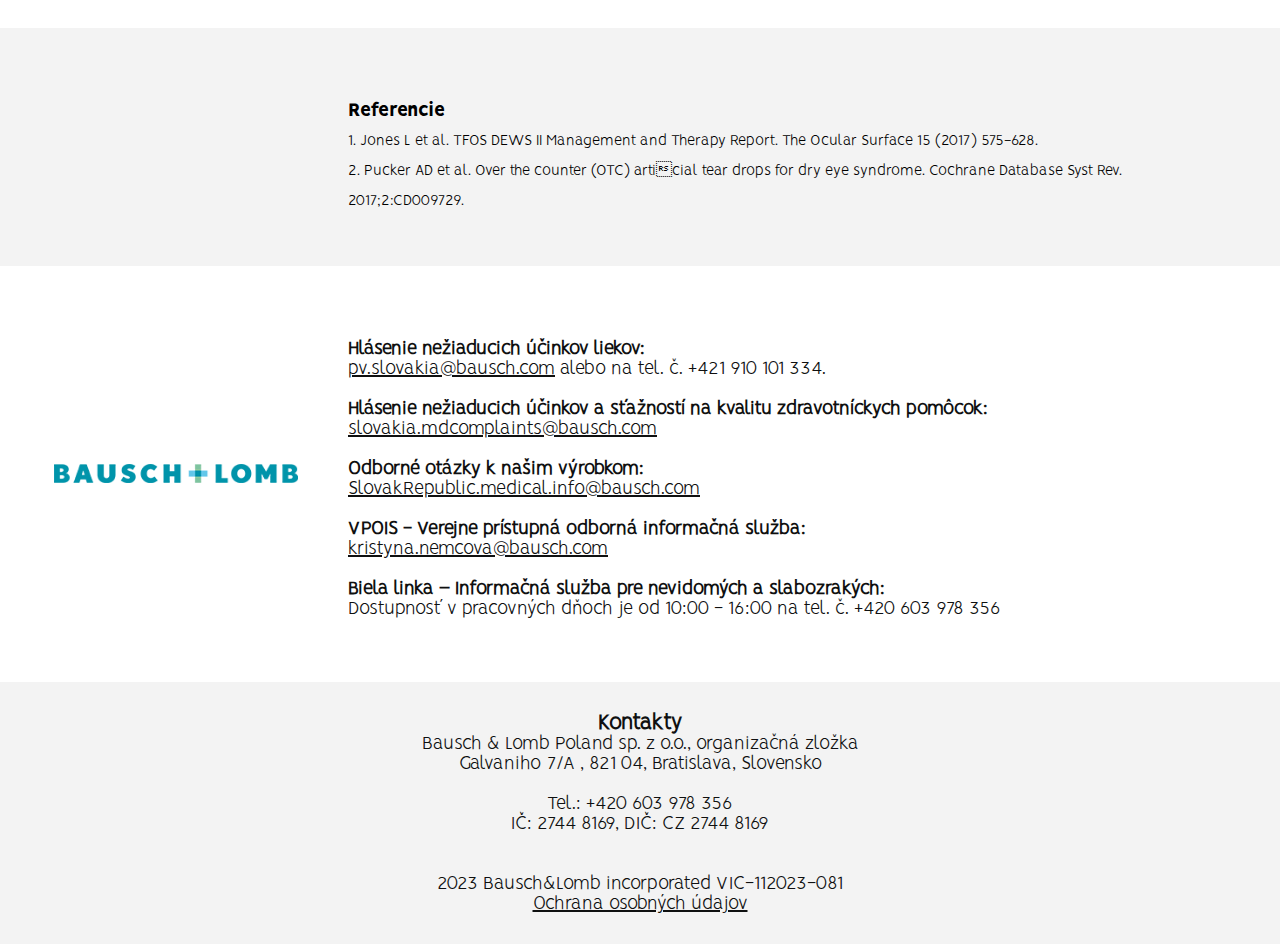
==== commit 43ccc97c: "change banners" ====
--- a/ocne-kvapky.html
+++ b/ocne-kvapky.html
@@ -78,8 +78,8 @@
   </div>
   <div class="content">
     <div class="banner">
-      <img class="desktop" src="./assets/banners/banner_970x310-04.jpg" alt="banner">
-      <img class="mobile" src="./assets/banners/banner_300x250-04.jpg" alt="banner">
+      <img class="desktop" src="./assets/banners/kvapky_desktop@400x.jpg" alt="banner">
+      <img class="mobile" src="./assets/banners/kvapky_mobile@400x.png" alt="banner">
       <p class="product-guide product-guide--kapky">Zdravotnícka pomôcka. Pozorne si prečítajte návod na použitie.</p>
     </div>
     <div class="green-banner green-banner--text-only">
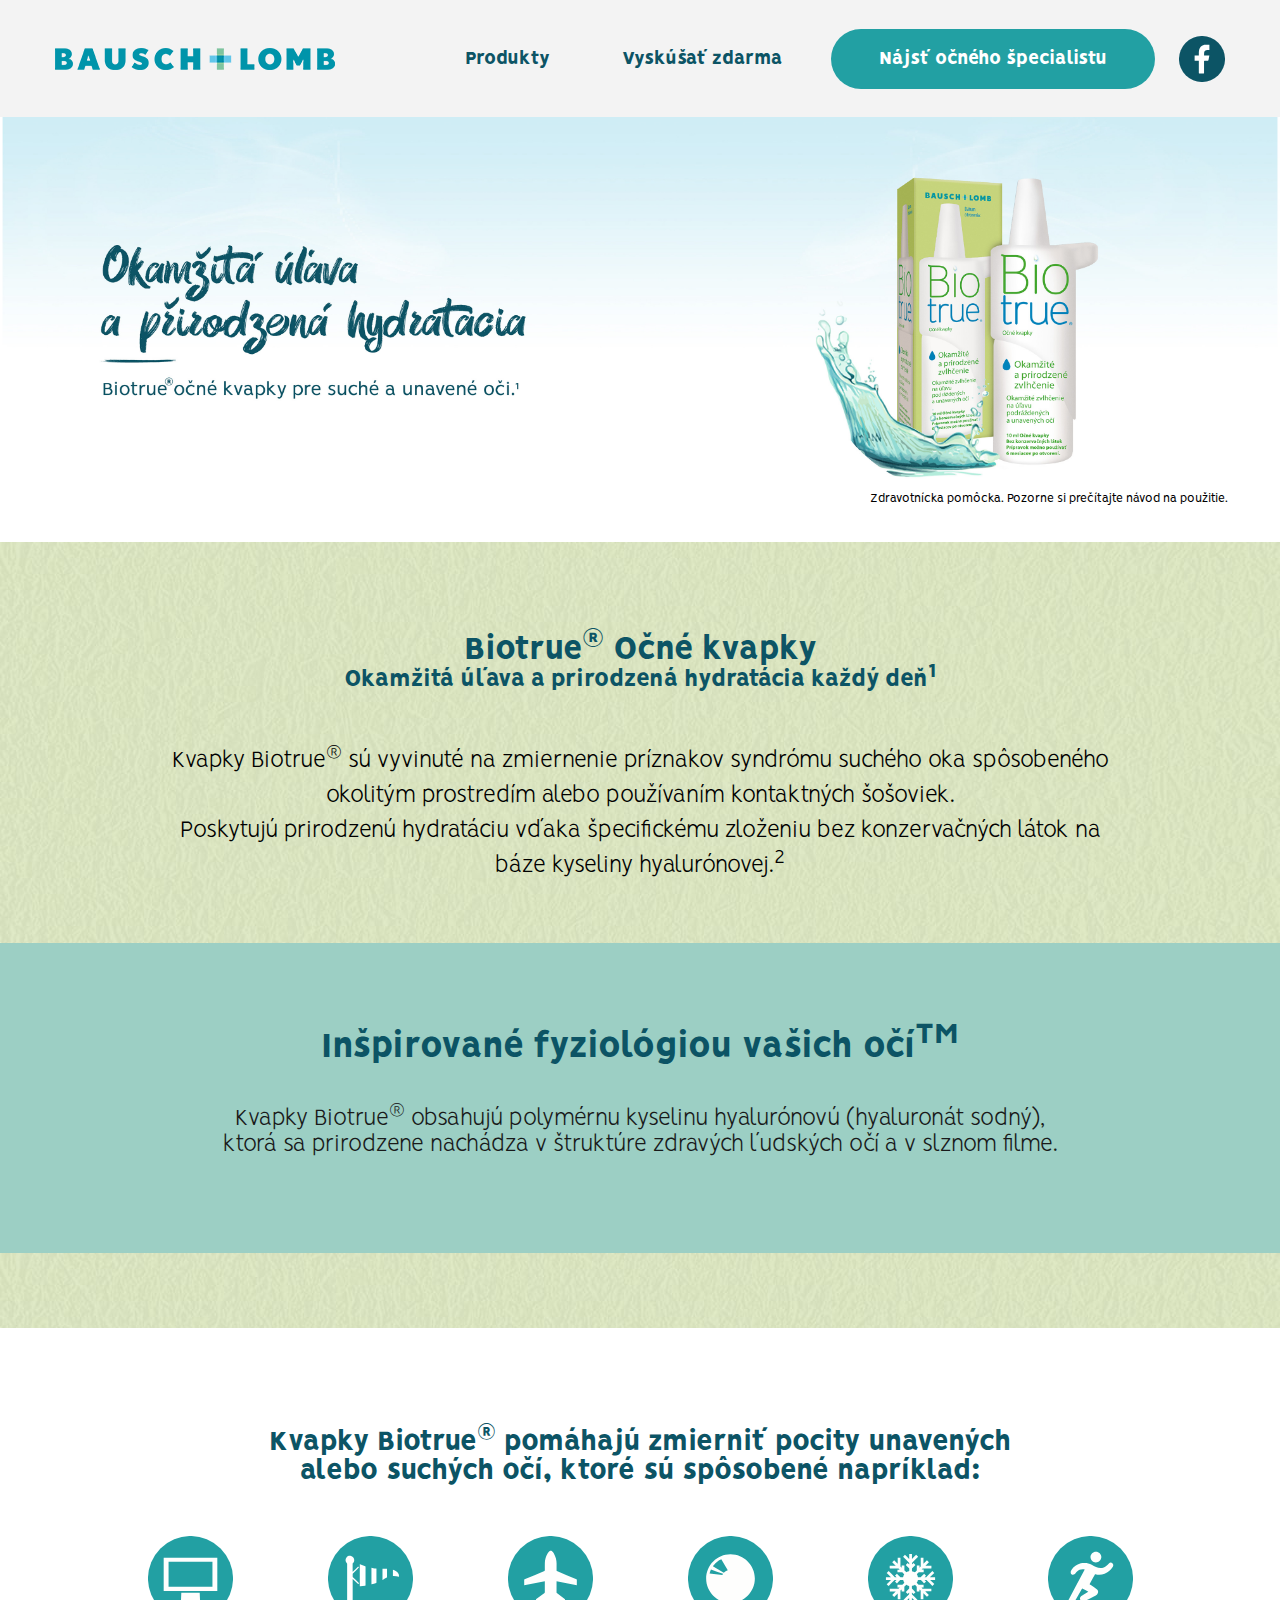
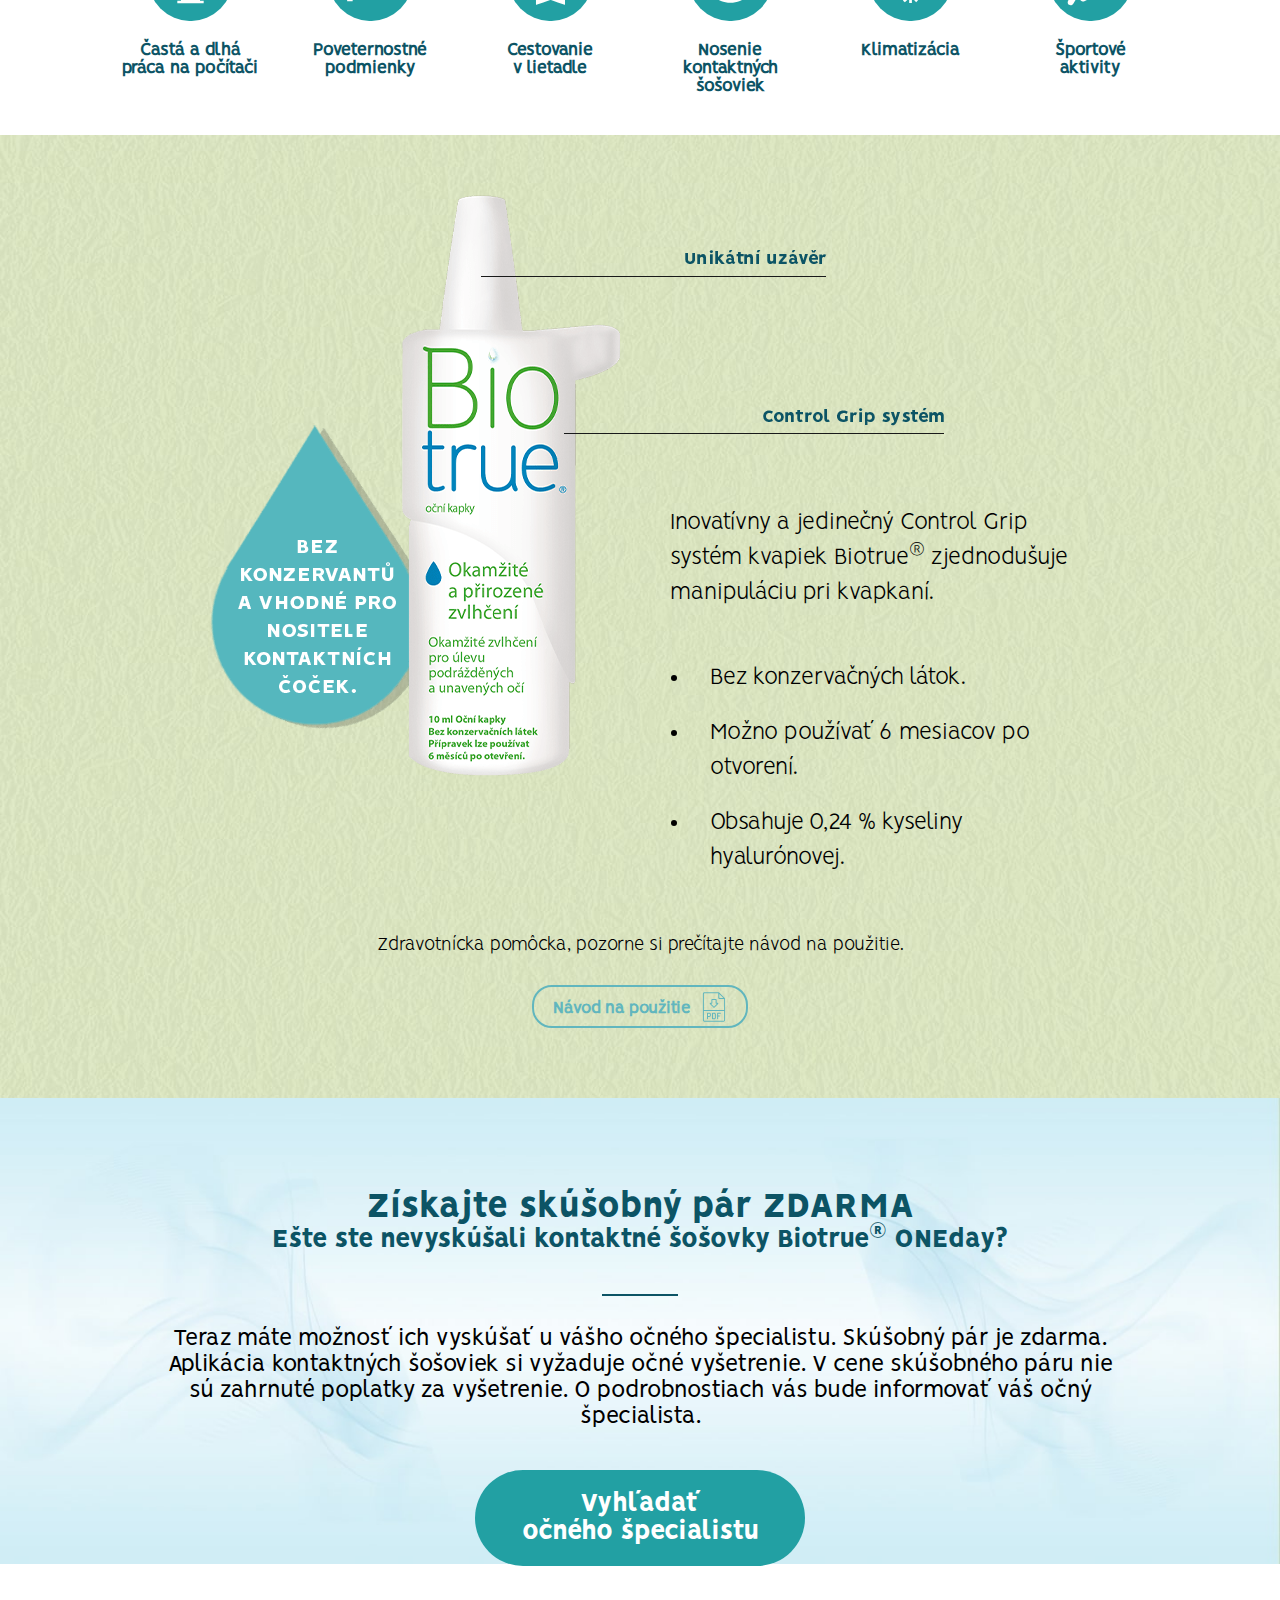
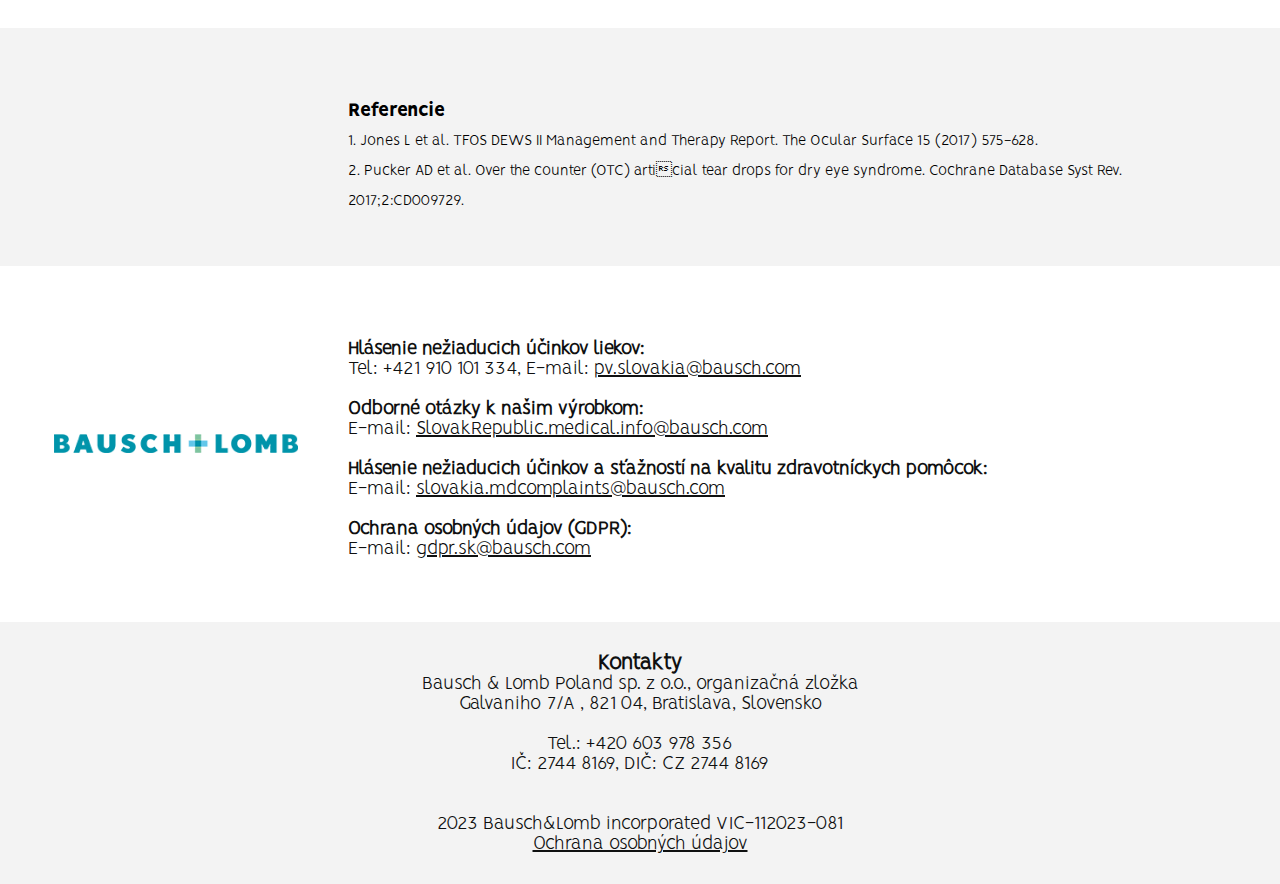
==== commit fa1bb92a: "change contacts" ====
--- a/ocne-kvapky.html
+++ b/ocne-kvapky.html
@@ -1,73 +1,86 @@
 <!DOCTYPE html>
 <html lang="en">
 <head>
-  <meta charset="UTF-8">
-  <meta http-equiv="X-UA-Compatible" content="IE=edge">
-  <meta name="viewport" content="width=device-width, initial-scale=1.0">
-  <title>Biotrue® - Očné kvapky</title>
-  <link rel="stylesheet" href="styles.css">
-  <link rel="icon" type="image/png" href="assets/favicon_16x16px.png"/>
-  <script id="Cookiebot" src="https://consent.cookiebot.com/uc.js" data-cbid="6d2145b4-b50c-43b6-a989-01cfd087ab9e" data-blockingmode="auto" type="text/javascript"></script>
+    <meta charset="UTF-8">
+    <meta http-equiv="X-UA-Compatible" content="IE=edge">
+    <meta name="viewport" content="width=device-width, initial-scale=1.0">
+    <title>Biotrue® - Očné kvapky</title>
+    <link rel="stylesheet" href="styles.css">
+    <link rel="icon" type="image/png" href="assets/favicon_16x16px.png"/>
+    <script id="Cookiebot" src="https://consent.cookiebot.com/uc.js" data-cbid="6d2145b4-b50c-43b6-a989-01cfd087ab9e"
+            data-blockingmode="auto" type="text/javascript"></script>
 </head>
 <body>
-  <header class="navigation-header">
+<header class="navigation-header">
     <div class="navigation-elements">
-      <a href="/" class="bl-logo"></a>
-      <div class="navigation">
-        <div class="navigation__item">
-          <a href="/#produkty">Produkty</a>
-        </div>
-        <div class="navigation__item">
-          <a href="#vyskusat-zdarma">Vyskúšať zdarma</a>
-        </div>
-        <div class="navigation__item navigation__item--bubble">
-          <a href="https://sosovkybausch.sk/" target="_blank">Nájsť očného špecialistu</a>
-        </div>
-        <a href="https://www.facebook.com/BauschLombCR" target="_blank" class="fb-logo">
-          <svg version="1.1" id="Capa_1" xmlns="http://www.w3.org/2000/svg" xmlns:xlink="http://www.w3.org/1999/xlink" x="0px" y="0px"
-            viewBox="0 0 512 512" style="enable-background:new 0 0 512 512;" xml:space="preserve">
+        <a href="/" class="bl-logo"></a>
+        <div class="navigation">
+            <div class="navigation__item">
+                <a href="/#produkty">Produkty</a>
+            </div>
+            <div class="navigation__item">
+                <a href="#vyskusat-zdarma">Vyskúšať zdarma</a>
+            </div>
+            <div class="navigation__item navigation__item--bubble">
+                <a href="https://sosovkybausch.sk/" target="_blank">Nájsť očného špecialistu</a>
+            </div>
+            <a href="https://www.facebook.com/BauschLombCR" target="_blank" class="fb-logo">
+                <svg version="1.1" id="Capa_1" xmlns="http://www.w3.org/2000/svg"
+                     xmlns:xlink="http://www.w3.org/1999/xlink" x="0px" y="0px"
+                     viewBox="0 0 512 512" style="enable-background:new 0 0 512 512;" xml:space="preserve">
             <style type="text/css">
-              .st0{fill:#0C5465;}
-              .st1{fill:#FFFFFF;}
+              .st0 {
+                  fill: #0C5465;
+              }
+
+              .st1 {
+                  fill: #FFFFFF;
+              }
             </style>
-            <circle class="st0" cx="256" cy="256" r="256.1"/>
-            <path class="st1" d="M220.8,275.3c-16,0-31.3,0-47,0c0-19.6,0-38.7,0-58.3c15.6,0,30.9,0,47,0c0-3.6,0-6.7,0-9.7
+                    <circle class="st0" cx="256" cy="256" r="256.1"/>
+                    <path class="st1" d="M220.8,275.3c-16,0-31.3,0-47,0c0-19.6,0-38.7,0-58.3c15.6,0,30.9,0,47,0c0-3.6,0-6.7,0-9.7
               c0.2-17.7-1.2-35.5,3.3-52.9c7-27.3,22.2-47.2,50.9-54.1c5.3-1.3,10.9-1.7,16.4-1.8c15.5-0.3,30.9-0.1,46.9-0.1
               c0,19.4,0,38.3,0,58.2c-5.5,0-10.9-0.2-16.4,0c-6,0.2-12.2,0.2-18.2,1.3c-13.3,2.5-22.1,11.7-23.6,25.2c-1.1,9.9-0.8,19.9-1.2,29.9
               c-0.2,4.1,2.3,4.2,5.4,4.2c15.5-0.1,31,0,46.5,0c2,0,4,0,7.1,0c-1.3,7.6-2.6,14.6-4,21.5c-2.1,10.6-4.5,21.2-6.4,31.9
               c-0.6,3.8-2.3,4.8-5.9,4.7c-12-0.2-24,0.2-36-0.2c-5.3-0.2-6.9,1.4-6.9,6.8c0.2,42.6,0.1,85.4,0.1,128c0,7.6,0,7.6-7.6,7.6
               c-14.2,0-28.4,0-42.6,0c-7.9,0-7.9,0-7.9-7.6c0-42.3,0-84.6,0-126.9C220.8,280.7,220.8,278.6,220.8,275.3z"/>
           </svg>
-        </a>
-      </div>
-      <div class="navigation navigation-mobile">
-        <div class="hamburger" id="hamburger">
-          <div class="bar1"></div>
-          <div class="bar2"></div>
-          <div class="bar3"></div>
-        </div>
-      </div>
-    </div>
-  </header>
-  <div class="navigation-mobile-items" id="mobile-nav">
+            </a>
+        </div>
+        <div class="navigation navigation-mobile">
+            <div class="hamburger" id="hamburger">
+                <div class="bar1"></div>
+                <div class="bar2"></div>
+                <div class="bar3"></div>
+            </div>
+        </div>
+    </div>
+</header>
+<div class="navigation-mobile-items" id="mobile-nav">
     <div class="navigation__item">
-      <a href="/#produkty">Produkty</a>
+        <a href="/#produkty">Produkty</a>
     </div>
     <div class="navigation__item">
-      <a href="#vyskusat-zdarma">Vyskúšať zdarma</a>
+        <a href="#vyskusat-zdarma">Vyskúšať zdarma</a>
     </div>
     <div class="navigation__item navigation__item--bubble">
-      <a href="https://sosovkybausch.sk/" target="_blank">Nájsť očného špecialistu</a>
+        <a href="https://sosovkybausch.sk/" target="_blank">Nájsť očného špecialistu</a>
     </div>
     <a href="https://www.facebook.com/BauschLombCR" target="_blank" class="fb-logo">
-      <svg version="1.1" id="Capa_1" xmlns="http://www.w3.org/2000/svg" xmlns:xlink="http://www.w3.org/1999/xlink" x="0px" y="0px"
-        viewBox="0 0 512 512" style="enable-background:new 0 0 512 512;" xml:space="preserve">
+        <svg version="1.1" id="Capa_1" xmlns="http://www.w3.org/2000/svg" xmlns:xlink="http://www.w3.org/1999/xlink"
+             x="0px" y="0px"
+             viewBox="0 0 512 512" style="enable-background:new 0 0 512 512;" xml:space="preserve">
         <style type="text/css">
-          .st0{fill:#0C5465;}
-          .st1{fill:#FFFFFF;}
+          .st0 {
+              fill: #0C5465;
+          }
+
+          .st1 {
+              fill: #FFFFFF;
+          }
         </style>
-        <circle class="st0" cx="256" cy="256" r="256.1"/>
-        <path class="st1" d="M220.8,275.3c-16,0-31.3,0-47,0c0-19.6,0-38.7,0-58.3c15.6,0,30.9,0,47,0c0-3.6,0-6.7,0-9.7
+            <circle class="st0" cx="256" cy="256" r="256.1"/>
+            <path class="st1" d="M220.8,275.3c-16,0-31.3,0-47,0c0-19.6,0-38.7,0-58.3c15.6,0,30.9,0,47,0c0-3.6,0-6.7,0-9.7
           c0.2-17.7-1.2-35.5,3.3-52.9c7-27.3,22.2-47.2,50.9-54.1c5.3-1.3,10.9-1.7,16.4-1.8c15.5-0.3,30.9-0.1,46.9-0.1
           c0,19.4,0,38.3,0,58.2c-5.5,0-10.9-0.2-16.4,0c-6,0.2-12.2,0.2-18.2,1.3c-13.3,2.5-22.1,11.7-23.6,25.2c-1.1,9.9-0.8,19.9-1.2,29.9
           c-0.2,4.1,2.3,4.2,5.4,4.2c15.5-0.1,31,0,46.5,0c2,0,4,0,7.1,0c-1.3,7.6-2.6,14.6-4,21.5c-2.1,10.6-4.5,21.2-6.4,31.9
@@ -75,155 +88,162 @@
           c-14.2,0-28.4,0-42.6,0c-7.9,0-7.9,0-7.9-7.6c0-42.3,0-84.6,0-126.9C220.8,280.7,220.8,278.6,220.8,275.3z"/>
       </svg>
     </a>
-  </div>
-  <div class="content">
+</div>
+<div class="content">
     <div class="banner">
-      <img class="desktop" src="./assets/banners/kvapky_desktop@400x.jpg" alt="banner">
-      <img class="mobile" src="./assets/banners/kvapky_mobile@400x.png" alt="banner">
-      <p class="product-guide product-guide--kapky">Zdravotnícka pomôcka. Pozorne si prečítajte návod na použitie.</p>
+        <img class="desktop" src="./assets/banners/kvapky_desktop@400x.jpg" alt="banner">
+        <img class="mobile" src="./assets/banners/kvapky_mobile@400x.png" alt="banner">
+        <p class="product-guide product-guide--kapky">Zdravotnícka pomôcka. Pozorne si prečítajte návod na použitie.</p>
     </div>
     <div class="green-banner green-banner--text-only">
-      <div class="green-banner-text">
-        <h1>Biotrue<sup>®</sup> Očné kvapky</h1>
-        <h4>Okamžitá úľava a prirodzená hydratácia každý deň<sup>1</sup></h4>
-        <p class="longer">
-          Kvapky Biotrue<sup>®</sup> sú vyvinuté na zmiernenie príznakov syndrómu suchého oka spôsobeného okolitým prostredím alebo používaním kontaktných šošoviek.
-          <br>
-          Poskytujú prirodzenú hydratáciu vďaka špecifickému zloženiu bez konzervačných látok na báze kyseliny hyalurónovej.<sup>2</sup>
-        </p>
-      </div>
+        <div class="green-banner-text">
+            <h1>Biotrue<sup>®</sup> Očné kvapky</h1>
+            <h4>Okamžitá úľava a prirodzená hydratácia každý deň<sup>1</sup></h4>
+            <p class="longer">
+                Kvapky Biotrue<sup>®</sup> sú vyvinuté na zmiernenie príznakov syndrómu suchého oka spôsobeného okolitým
+                prostredím alebo používaním kontaktných šošoviek.
+                <br>
+                Poskytujú prirodzenú hydratáciu vďaka špecifickému zloženiu bez konzervačných látok na báze kyseliny
+                hyalurónovej.<sup>2</sup>
+            </p>
+        </div>
     </div>
     <div class="generic-header-with-paragraph">
-      <h2>Inšpirované fyziológiou vašich očí<sup>TM</sup></h2>
-      <p>Kvapky Biotrue<sup>®</sup> obsahujú polymérnu kyselinu hyalurónovú (hyaluronát sodný),<br>
-        ktorá sa prirodzene nachádza v štruktúre zdravých ľudských očí a v slznom filme.</p>
+        <h2>Inšpirované fyziológiou vašich očí<sup>TM</sup></h2>
+        <p>Kvapky Biotrue<sup>®</sup> obsahujú polymérnu kyselinu hyalurónovú (hyaluronát sodný),<br>
+            ktorá sa prirodzene nachádza v štruktúre zdravých ľudských očí a v slznom filme.</p>
     </div>
     <div class="section-separator section-separator--green"></div>
     <section class="benefit-cards benefit-cards--with-header benefit-cards--white">
-      <h2>Kvapky Biotrue<sup>®</sup> pomáhajú zmierniť pocity unavených<br>
-        alebo suchých očí, ktoré sú spôsobené napríklad:</h2>
-      <div>
-        <div class="benefit-card">
-          <div class="benefit-icon">
-            <img src="assets/práce-na-pc.svg" alt="ikona-ph">
-          </div>
-          <h3>Častá a dlhá<br>
-            práca na počítači</h3>
-        </div>
-        <div class="benefit-card benefit-card--long-descr">
-          <div class="benefit-icon">
-            <img src="assets/povětrnostní-podmínky.svg" alt="lubrikacni-gel">
-          </div>
-          <h3>Poveternostné<br>
-            podmienky</h3>
-        </div>
-        <div class="benefit-card benefit-card--long-descr">
-          <div class="benefit-icon">
-            <img src="assets/cestování-v-letadle.svg" alt="ikona-energie_proteiny">
-          </div>
-          <h3>Cestovanie<br>
-            v lietadle</h3>
-        </div>
-        <div class="benefit-card benefit-card--long-descr">
-          <div class="benefit-icon">
-            <img src="assets/čočky.svg" alt="ikona-energie_proteiny">
-          </div>
-          <h3>Nosenie<br>
-            kontaktných<br>
-            šošoviek</h3>
-        </div>
-        <div class="benefit-card benefit-card--long-descr">
-          <div class="benefit-icon">
-            <img src="assets/klimatizace.svg" alt="ikona-energie_proteiny">
-          </div>
-          <h3>Klimatizácia</h3>
-        </div>
-        <div class="benefit-card benefit-card--long-descr">
-          <div class="benefit-icon">
-            <img src="assets/sportovní-aktivity.svg" alt="ikona-energie_proteiny">
-          </div>
-          <h3>Športové<br>
-            aktivity</h3>
-        </div>
-      </div>
+        <h2>Kvapky Biotrue<sup>®</sup> pomáhajú zmierniť pocity unavených<br>
+            alebo suchých očí, ktoré sú spôsobené napríklad:</h2>
+        <div>
+            <div class="benefit-card">
+                <div class="benefit-icon">
+                    <img src="assets/práce-na-pc.svg" alt="ikona-ph">
+                </div>
+                <h3>Častá a dlhá<br>
+                    práca na počítači</h3>
+            </div>
+            <div class="benefit-card benefit-card--long-descr">
+                <div class="benefit-icon">
+                    <img src="assets/povětrnostní-podmínky.svg" alt="lubrikacni-gel">
+                </div>
+                <h3>Poveternostné<br>
+                    podmienky</h3>
+            </div>
+            <div class="benefit-card benefit-card--long-descr">
+                <div class="benefit-icon">
+                    <img src="assets/cestování-v-letadle.svg" alt="ikona-energie_proteiny">
+                </div>
+                <h3>Cestovanie<br>
+                    v lietadle</h3>
+            </div>
+            <div class="benefit-card benefit-card--long-descr">
+                <div class="benefit-icon">
+                    <img src="assets/čočky.svg" alt="ikona-energie_proteiny">
+                </div>
+                <h3>Nosenie<br>
+                    kontaktných<br>
+                    šošoviek</h3>
+            </div>
+            <div class="benefit-card benefit-card--long-descr">
+                <div class="benefit-icon">
+                    <img src="assets/klimatizace.svg" alt="ikona-energie_proteiny">
+                </div>
+                <h3>Klimatizácia</h3>
+            </div>
+            <div class="benefit-card benefit-card--long-descr">
+                <div class="benefit-icon">
+                    <img src="assets/sportovní-aktivity.svg" alt="ikona-energie_proteiny">
+                </div>
+                <h3>Športové<br>
+                    aktivity</h3>
+            </div>
+        </div>
     </section>
     <section>
-      <div class="green-banner green-banner-popis">
-          <div class="green-banner-biotrue-popis">
-            <div class="green-banner-biotrue-popis-text">
-              <p>Inovatívny a jedinečný Control Grip systém kvapiek Biotrue<sup>®</sup>
-                zjednodušuje manipuláciu pri kvapkaní.</p>
-              <p class="mobile"></p>
-              <img class="mobile" src="assets/products/kapky_cz.png" alt="kapky">
-              <ul>
-                <li>Bez konzervačných látok.</li>
-                <li>Možno používať 6 mesiacov po otvorení.</li>
-                <li>Obsahuje 0,24 % kyseliny hyalurónovej.</li>
-              </ul>
-            </div>
-          </div>
-          <p>Zdravotnícka pomôcka, pozorne si prečítajte návod na použitie.</p>
-          <a href="P1CZSKSI01.pdf" target="_blank" class="download-link">Návod na použitie <img src="assets/pdf-download.svg" alt="ikona-pdf-download" height="30px"></a>
-      </div>
+        <div class="green-banner green-banner-popis">
+            <div class="green-banner-biotrue-popis">
+                <div class="green-banner-biotrue-popis-text">
+                    <p>Inovatívny a jedinečný Control Grip systém kvapiek Biotrue<sup>®</sup>
+                        zjednodušuje manipuláciu pri kvapkaní.</p>
+                    <p class="mobile"></p>
+                    <img class="mobile" src="assets/products/kapky_cz.png" alt="kapky">
+                    <ul>
+                        <li>Bez konzervačných látok.</li>
+                        <li>Možno používať 6 mesiacov po otvorení.</li>
+                        <li>Obsahuje 0,24 % kyseliny hyalurónovej.</li>
+                    </ul>
+                </div>
+            </div>
+            <p>Zdravotnícka pomôcka, pozorne si prečítajte návod na použitie.</p>
+            <a href="P1CZSKSI01.pdf" target="_blank" class="download-link">Návod na použitie <img
+                    src="assets/pdf-download.svg" alt="ikona-pdf-download" height="30px"></a>
+        </div>
     </section>
     <section class="cat" id="vyskusat-zdarma">
-      <div class="cat-header cat-header-no-margin">
-        <h2>Získajte skúšobný pár ZDARMA</h2>
-        <h3>Ešte ste nevyskúšali kontaktné šošovky Biotrue<sup>®</sup> ONEday?</h3>
-      </div>
-      <div class="cat-separator"></div>
-      <div class="cat-text">
-        Teraz máte možnosť ich vyskúšať u vášho očného špecialistu. Skúšobný pár je zdarma. Aplikácia kontaktných šošoviek si vyžaduje očné vyšetrenie. V cene skúšobného páru nie sú zahrnuté poplatky za vyšetrenie. O podrobnostiach vás bude informovať váš očný špecialista.
-      </div>
-      <div class="cat-link">
-        <a href="https://sosovkybausch.sk/" target="_blank">
-          Vyhľadať<br> očného špecialistu
-        </a>
-      </div>
+        <div class="cat-header cat-header-no-margin">
+            <h2>Získajte skúšobný pár ZDARMA</h2>
+            <h3>Ešte ste nevyskúšali kontaktné šošovky Biotrue<sup>®</sup> ONEday?</h3>
+        </div>
+        <div class="cat-separator"></div>
+        <div class="cat-text">
+            Teraz máte možnosť ich vyskúšať u vášho očného špecialistu. Skúšobný pár je zdarma. Aplikácia kontaktných
+            šošoviek si vyžaduje očné vyšetrenie. V cene skúšobného páru nie sú zahrnuté poplatky za vyšetrenie. O
+            podrobnostiach vás bude informovať váš očný špecialista.
+        </div>
+        <div class="cat-link">
+            <a href="https://sosovkybausch.sk/" target="_blank">
+                Vyhľadať<br> očného špecialistu
+            </a>
+        </div>
     </section>
     <section class="reference">
         <h3>Referencie</h3>
         <p>1. Jones L et al. TFOS DEWS II Management and Therapy Report. The Ocular Surface 15 (2017) 575-628.<br>
-          2. Pucker AD et al. Over the counter (OTC) arti-cial tear drops for dry eye syndrome. Cochrane Database Syst Rev. 2017;2:CD009729.</p>
+            2. Pucker AD et al. Over the counter (OTC) arti+cial tear drops for dry eye syndrome. Cochrane Database Syst
+            Rev. 2017;2:CD009729.</p>
     </section>
     <div class="reference-separator"></div>
     <section class="side-effects">
-      <div class="side-effects-logo"></div>
+        <div class="side-effects-logo"></div>
         <div class="side-effects-text">
-        <h4>Hlásenie nežiaducich účinkov liekov:</h4>
-        <a href="mailto:pv.slovakia@bausch.com" target="_blank">pv.slovakia@bausch.com</a>
-        alebo na tel. č. +421 910 101 334.<br />
-        <br />
-        <h4>Hlásenie nežiaducich účinkov a sťažností na kvalitu zdravotníckych pomôcok:</h4>
-        <a href="mailto:slovakia.mdcomplaints@bausch.com" target="_blank">slovakia.mdcomplaints@bausch.com</a><br />
-        <br />
-        <h4>Odborné otázky k našim výrobkom:</h4>
-        <a href="mailto:SlovakRepublic.medical.info@bausch.com" target="_blank">SlovakRepublic.medical.info@bausch.com</a><br />
-        <br />
-        <h4>VPOIS - Verejne prístupná odborná informačná služba:</h4>
-        <a href="mailto:kristyna.nemcova@bausch.com" target="_blank">kristyna.nemcova@bausch.com</a><br />
-        <br />
-        <h4>Biela linka – Informačná služba pre nevidomých a slabozrakých:</h4>
-        Dostupnosť v pracovných dňoch je od 10:00 - 16:00 na tel. č. +420 603 978 356
-      </div>
-    </section>
-      <footer class="footer">
-      <div class="footer__top">
-        <div>
-          <h3>Kontakty</h3>
-          <p>
-            Bausch & Lomb Poland sp. z o.o., organizačná zložka<br />
-            Galvaniho 7/A , 821 04, Bratislava, Slovensko<br />
-            <br />
-            Tel.: +420 603 978 356<br />
-            IČ: 2744 8169, DIČ: CZ 2744 8169
-          </p>
-        </div>
-      </div>
-        <p>2023 Bausch&Lomb incorporated VIC-112023-081</p><p><a href="/oou.docx" target="_blank">Ochrana osobných údajov</a></p>
-      </footer>
-  </div>
-  <script src="main.js"></script>
+            <h4>Hlásenie nežiaducich účinkov liekov:</h4>
+            Tel: +421 910 101 334, E-mail: <a href="mailto:pv.slovakia@bausch.com" target="_blank">pv.slovakia@bausch.com</a>
+            <br/>
+            <br/>
+            <h4>Odborné otázky k našim výrobkom:</h4>
+            E-mail: <a href="mailto:SlovakRepublic.medical.info@bausch.com" target="_blank">SlovakRepublic.medical.info@bausch.com</a>
+            <br/>
+            <br/>
+            <h4>Hlásenie nežiaducich účinkov a sťažností na kvalitu zdravotníckych pomôcok:</h4>
+            E-mail: <a href="mailto:slovakia.mdcomplaints@bausch.com"
+                       target="_blank">slovakia.mdcomplaints@bausch.com</a>
+            <br/>
+            <br/>
+            <h4>Ochrana osobných údajov (GDPR):</h4>
+            E-mail: <a href="mailto:sgdpr.sk@bausch.com" target="_blank">gdpr.sk@bausch.com</a>
+        </div>
+    </section>
+    <footer class="footer">
+        <div class="footer__top">
+            <div>
+                <h3>Kontakty</h3>
+                <p>
+                    Bausch & Lomb Poland sp. z o.o., organizačná zložka<br/>
+                    Galvaniho 7/A , 821 04, Bratislava, Slovensko<br/>
+                    <br/>
+                    Tel.: +420 603 978 356<br/>
+                    IČ: 2744 8169, DIČ: CZ 2744 8169
+                </p>
+            </div>
+        </div>
+        <p>2023 Bausch&Lomb incorporated VIC-112023-081</p>
+        <p><a href="/oou.docx" target="_blank">Ochrana osobných údajov</a></p>
+    </footer>
+</div>
+<script src="main.js"></script>
 </body>
 </html>
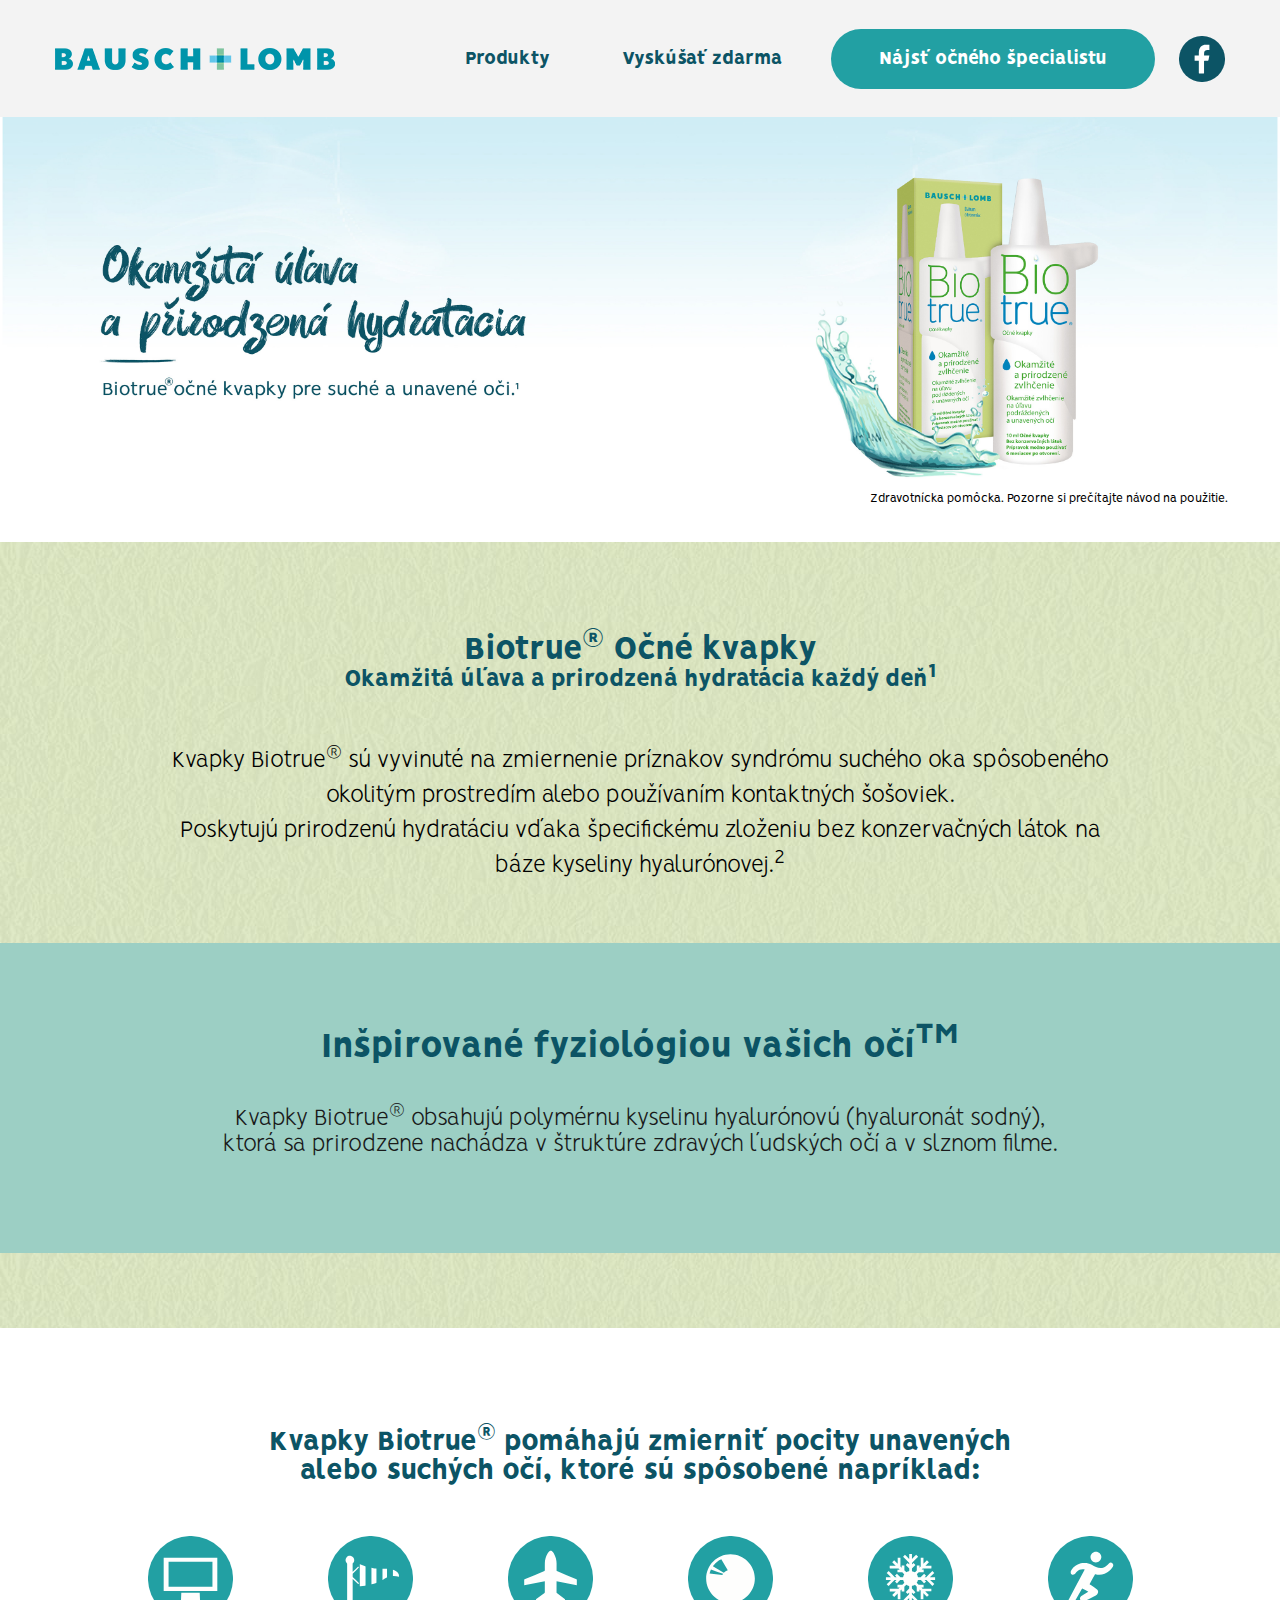
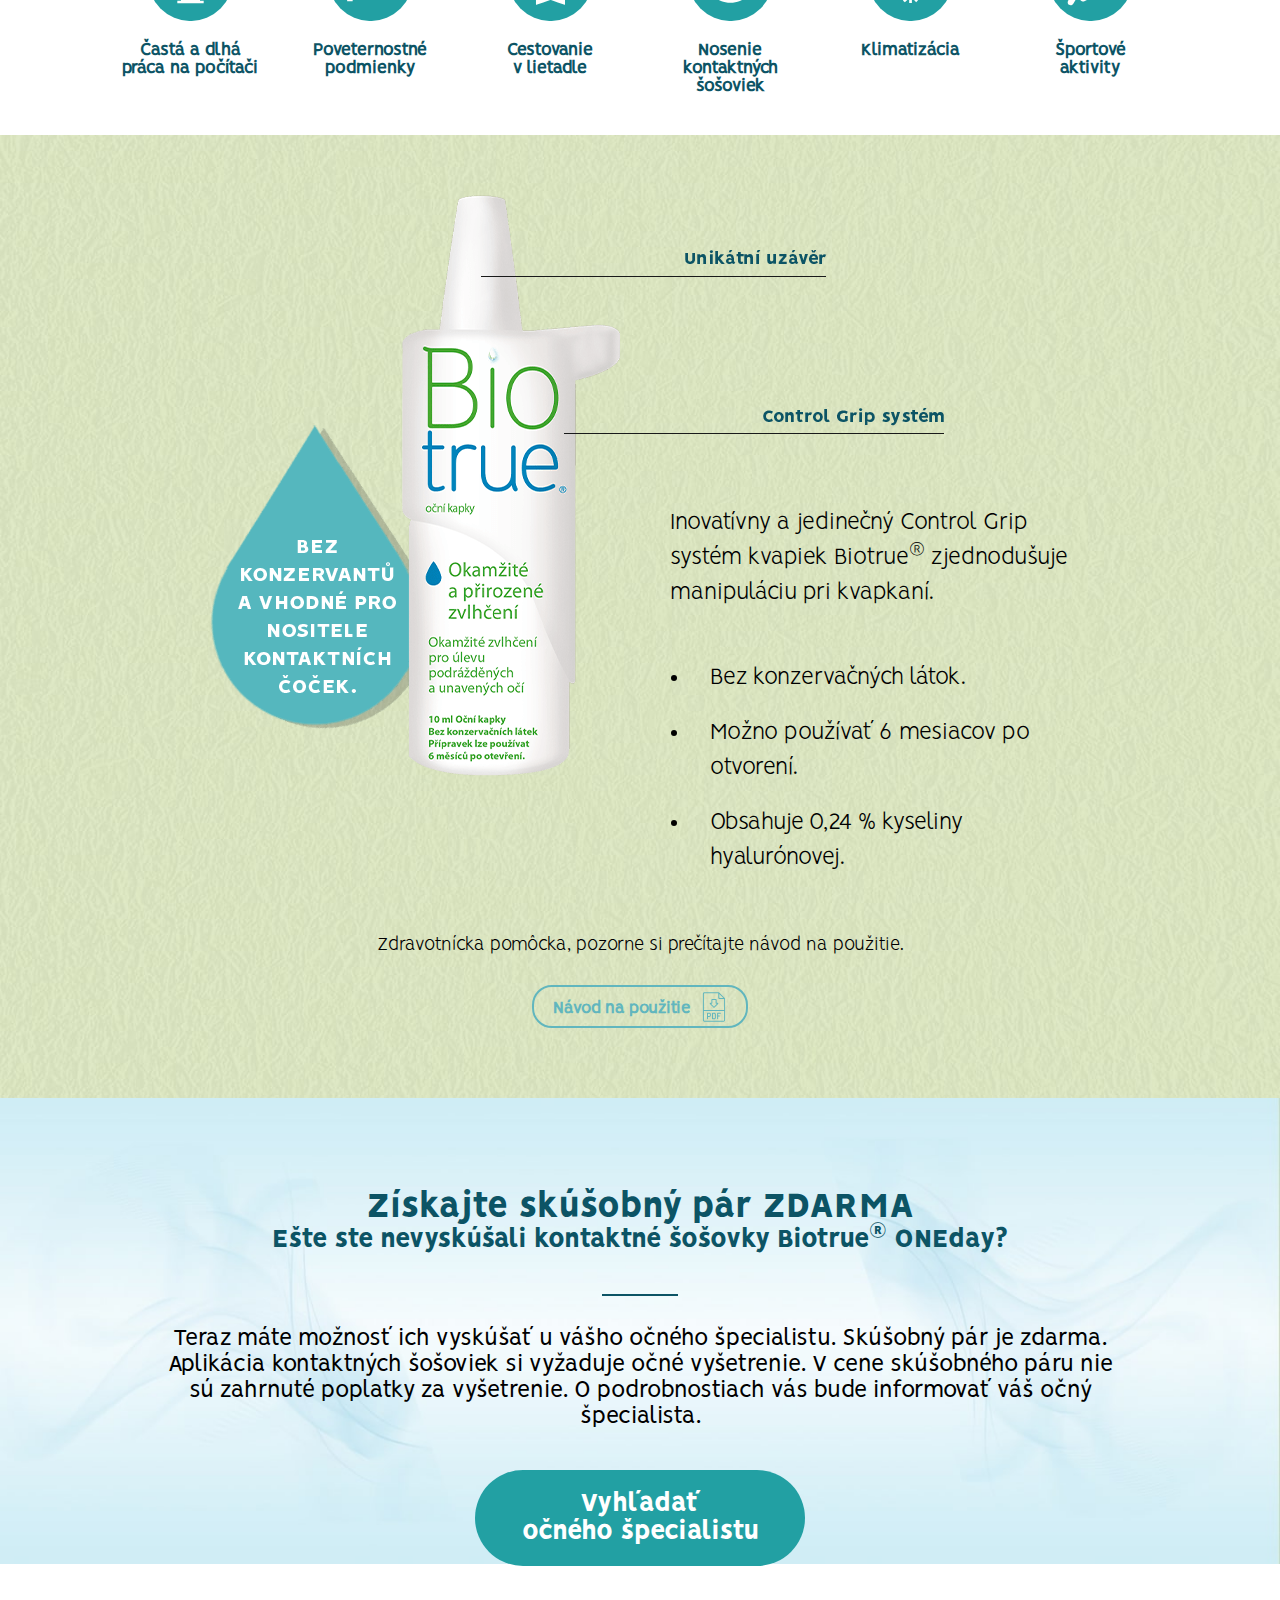
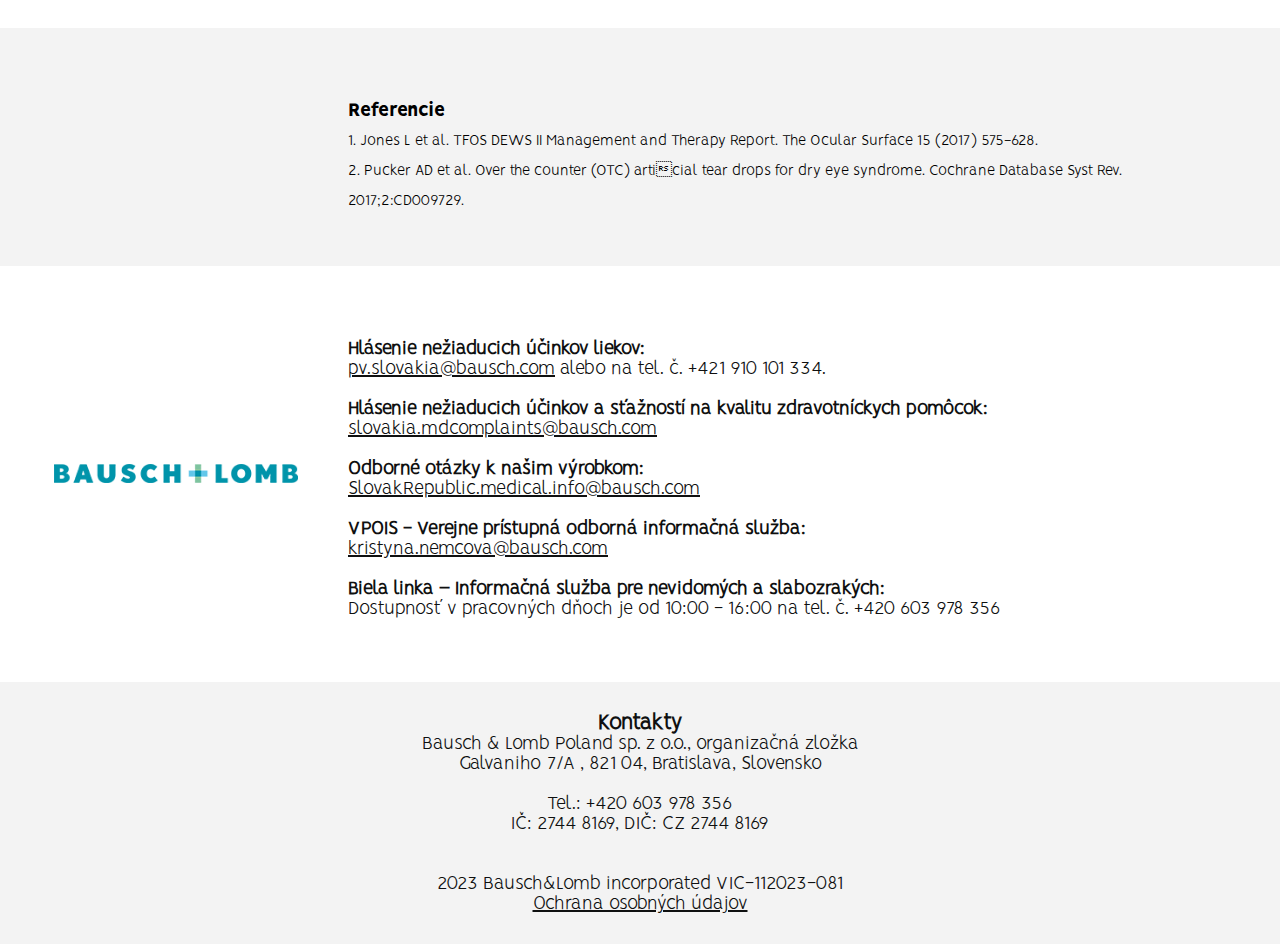
==== commit 269d6762: "Revert "change contacts"" ====
--- a/ocne-kvapky.html
+++ b/ocne-kvapky.html
@@ -1,86 +1,73 @@
 <!DOCTYPE html>
 <html lang="en">
 <head>
-    <meta charset="UTF-8">
-    <meta http-equiv="X-UA-Compatible" content="IE=edge">
-    <meta name="viewport" content="width=device-width, initial-scale=1.0">
-    <title>Biotrue® - Očné kvapky</title>
-    <link rel="stylesheet" href="styles.css">
-    <link rel="icon" type="image/png" href="assets/favicon_16x16px.png"/>
-    <script id="Cookiebot" src="https://consent.cookiebot.com/uc.js" data-cbid="6d2145b4-b50c-43b6-a989-01cfd087ab9e"
-            data-blockingmode="auto" type="text/javascript"></script>
+  <meta charset="UTF-8">
+  <meta http-equiv="X-UA-Compatible" content="IE=edge">
+  <meta name="viewport" content="width=device-width, initial-scale=1.0">
+  <title>Biotrue® - Očné kvapky</title>
+  <link rel="stylesheet" href="styles.css">
+  <link rel="icon" type="image/png" href="assets/favicon_16x16px.png"/>
+  <script id="Cookiebot" src="https://consent.cookiebot.com/uc.js" data-cbid="6d2145b4-b50c-43b6-a989-01cfd087ab9e" data-blockingmode="auto" type="text/javascript"></script>
 </head>
 <body>
-<header class="navigation-header">
+  <header class="navigation-header">
     <div class="navigation-elements">
-        <a href="/" class="bl-logo"></a>
-        <div class="navigation">
-            <div class="navigation__item">
-                <a href="/#produkty">Produkty</a>
-            </div>
-            <div class="navigation__item">
-                <a href="#vyskusat-zdarma">Vyskúšať zdarma</a>
-            </div>
-            <div class="navigation__item navigation__item--bubble">
-                <a href="https://sosovkybausch.sk/" target="_blank">Nájsť očného špecialistu</a>
-            </div>
-            <a href="https://www.facebook.com/BauschLombCR" target="_blank" class="fb-logo">
-                <svg version="1.1" id="Capa_1" xmlns="http://www.w3.org/2000/svg"
-                     xmlns:xlink="http://www.w3.org/1999/xlink" x="0px" y="0px"
-                     viewBox="0 0 512 512" style="enable-background:new 0 0 512 512;" xml:space="preserve">
+      <a href="/" class="bl-logo"></a>
+      <div class="navigation">
+        <div class="navigation__item">
+          <a href="/#produkty">Produkty</a>
+        </div>
+        <div class="navigation__item">
+          <a href="#vyskusat-zdarma">Vyskúšať zdarma</a>
+        </div>
+        <div class="navigation__item navigation__item--bubble">
+          <a href="https://sosovkybausch.sk/" target="_blank">Nájsť očného špecialistu</a>
+        </div>
+        <a href="https://www.facebook.com/BauschLombCR" target="_blank" class="fb-logo">
+          <svg version="1.1" id="Capa_1" xmlns="http://www.w3.org/2000/svg" xmlns:xlink="http://www.w3.org/1999/xlink" x="0px" y="0px"
+            viewBox="0 0 512 512" style="enable-background:new 0 0 512 512;" xml:space="preserve">
             <style type="text/css">
-              .st0 {
-                  fill: #0C5465;
-              }
-
-              .st1 {
-                  fill: #FFFFFF;
-              }
+              .st0{fill:#0C5465;}
+              .st1{fill:#FFFFFF;}
             </style>
-                    <circle class="st0" cx="256" cy="256" r="256.1"/>
-                    <path class="st1" d="M220.8,275.3c-16,0-31.3,0-47,0c0-19.6,0-38.7,0-58.3c15.6,0,30.9,0,47,0c0-3.6,0-6.7,0-9.7
+            <circle class="st0" cx="256" cy="256" r="256.1"/>
+            <path class="st1" d="M220.8,275.3c-16,0-31.3,0-47,0c0-19.6,0-38.7,0-58.3c15.6,0,30.9,0,47,0c0-3.6,0-6.7,0-9.7
               c0.2-17.7-1.2-35.5,3.3-52.9c7-27.3,22.2-47.2,50.9-54.1c5.3-1.3,10.9-1.7,16.4-1.8c15.5-0.3,30.9-0.1,46.9-0.1
               c0,19.4,0,38.3,0,58.2c-5.5,0-10.9-0.2-16.4,0c-6,0.2-12.2,0.2-18.2,1.3c-13.3,2.5-22.1,11.7-23.6,25.2c-1.1,9.9-0.8,19.9-1.2,29.9
               c-0.2,4.1,2.3,4.2,5.4,4.2c15.5-0.1,31,0,46.5,0c2,0,4,0,7.1,0c-1.3,7.6-2.6,14.6-4,21.5c-2.1,10.6-4.5,21.2-6.4,31.9
               c-0.6,3.8-2.3,4.8-5.9,4.7c-12-0.2-24,0.2-36-0.2c-5.3-0.2-6.9,1.4-6.9,6.8c0.2,42.6,0.1,85.4,0.1,128c0,7.6,0,7.6-7.6,7.6
               c-14.2,0-28.4,0-42.6,0c-7.9,0-7.9,0-7.9-7.6c0-42.3,0-84.6,0-126.9C220.8,280.7,220.8,278.6,220.8,275.3z"/>
           </svg>
-            </a>
-        </div>
-        <div class="navigation navigation-mobile">
-            <div class="hamburger" id="hamburger">
-                <div class="bar1"></div>
-                <div class="bar2"></div>
-                <div class="bar3"></div>
-            </div>
-        </div>
-    </div>
-</header>
-<div class="navigation-mobile-items" id="mobile-nav">
+        </a>
+      </div>
+      <div class="navigation navigation-mobile">
+        <div class="hamburger" id="hamburger">
+          <div class="bar1"></div>
+          <div class="bar2"></div>
+          <div class="bar3"></div>
+        </div>
+      </div>
+    </div>
+  </header>
+  <div class="navigation-mobile-items" id="mobile-nav">
     <div class="navigation__item">
-        <a href="/#produkty">Produkty</a>
+      <a href="/#produkty">Produkty</a>
     </div>
     <div class="navigation__item">
-        <a href="#vyskusat-zdarma">Vyskúšať zdarma</a>
+      <a href="#vyskusat-zdarma">Vyskúšať zdarma</a>
     </div>
     <div class="navigation__item navigation__item--bubble">
-        <a href="https://sosovkybausch.sk/" target="_blank">Nájsť očného špecialistu</a>
+      <a href="https://sosovkybausch.sk/" target="_blank">Nájsť očného špecialistu</a>
     </div>
     <a href="https://www.facebook.com/BauschLombCR" target="_blank" class="fb-logo">
-        <svg version="1.1" id="Capa_1" xmlns="http://www.w3.org/2000/svg" xmlns:xlink="http://www.w3.org/1999/xlink"
-             x="0px" y="0px"
-             viewBox="0 0 512 512" style="enable-background:new 0 0 512 512;" xml:space="preserve">
+      <svg version="1.1" id="Capa_1" xmlns="http://www.w3.org/2000/svg" xmlns:xlink="http://www.w3.org/1999/xlink" x="0px" y="0px"
+        viewBox="0 0 512 512" style="enable-background:new 0 0 512 512;" xml:space="preserve">
         <style type="text/css">
-          .st0 {
-              fill: #0C5465;
-          }
-
-          .st1 {
-              fill: #FFFFFF;
-          }
+          .st0{fill:#0C5465;}
+          .st1{fill:#FFFFFF;}
         </style>
-            <circle class="st0" cx="256" cy="256" r="256.1"/>
-            <path class="st1" d="M220.8,275.3c-16,0-31.3,0-47,0c0-19.6,0-38.7,0-58.3c15.6,0,30.9,0,47,0c0-3.6,0-6.7,0-9.7
+        <circle class="st0" cx="256" cy="256" r="256.1"/>
+        <path class="st1" d="M220.8,275.3c-16,0-31.3,0-47,0c0-19.6,0-38.7,0-58.3c15.6,0,30.9,0,47,0c0-3.6,0-6.7,0-9.7
           c0.2-17.7-1.2-35.5,3.3-52.9c7-27.3,22.2-47.2,50.9-54.1c5.3-1.3,10.9-1.7,16.4-1.8c15.5-0.3,30.9-0.1,46.9-0.1
           c0,19.4,0,38.3,0,58.2c-5.5,0-10.9-0.2-16.4,0c-6,0.2-12.2,0.2-18.2,1.3c-13.3,2.5-22.1,11.7-23.6,25.2c-1.1,9.9-0.8,19.9-1.2,29.9
           c-0.2,4.1,2.3,4.2,5.4,4.2c15.5-0.1,31,0,46.5,0c2,0,4,0,7.1,0c-1.3,7.6-2.6,14.6-4,21.5c-2.1,10.6-4.5,21.2-6.4,31.9
@@ -88,162 +75,155 @@
           c-14.2,0-28.4,0-42.6,0c-7.9,0-7.9,0-7.9-7.6c0-42.3,0-84.6,0-126.9C220.8,280.7,220.8,278.6,220.8,275.3z"/>
       </svg>
     </a>
-</div>
-<div class="content">
+  </div>
+  <div class="content">
     <div class="banner">
-        <img class="desktop" src="./assets/banners/kvapky_desktop@400x.jpg" alt="banner">
-        <img class="mobile" src="./assets/banners/kvapky_mobile@400x.png" alt="banner">
-        <p class="product-guide product-guide--kapky">Zdravotnícka pomôcka. Pozorne si prečítajte návod na použitie.</p>
+      <img class="desktop" src="./assets/banners/kvapky_desktop@400x.jpg" alt="banner">
+      <img class="mobile" src="./assets/banners/kvapky_mobile@400x.png" alt="banner">
+      <p class="product-guide product-guide--kapky">Zdravotnícka pomôcka. Pozorne si prečítajte návod na použitie.</p>
     </div>
     <div class="green-banner green-banner--text-only">
-        <div class="green-banner-text">
-            <h1>Biotrue<sup>®</sup> Očné kvapky</h1>
-            <h4>Okamžitá úľava a prirodzená hydratácia každý deň<sup>1</sup></h4>
-            <p class="longer">
-                Kvapky Biotrue<sup>®</sup> sú vyvinuté na zmiernenie príznakov syndrómu suchého oka spôsobeného okolitým
-                prostredím alebo používaním kontaktných šošoviek.
-                <br>
-                Poskytujú prirodzenú hydratáciu vďaka špecifickému zloženiu bez konzervačných látok na báze kyseliny
-                hyalurónovej.<sup>2</sup>
-            </p>
-        </div>
+      <div class="green-banner-text">
+        <h1>Biotrue<sup>®</sup> Očné kvapky</h1>
+        <h4>Okamžitá úľava a prirodzená hydratácia každý deň<sup>1</sup></h4>
+        <p class="longer">
+          Kvapky Biotrue<sup>®</sup> sú vyvinuté na zmiernenie príznakov syndrómu suchého oka spôsobeného okolitým prostredím alebo používaním kontaktných šošoviek.
+          <br>
+          Poskytujú prirodzenú hydratáciu vďaka špecifickému zloženiu bez konzervačných látok na báze kyseliny hyalurónovej.<sup>2</sup>
+        </p>
+      </div>
     </div>
     <div class="generic-header-with-paragraph">
-        <h2>Inšpirované fyziológiou vašich očí<sup>TM</sup></h2>
-        <p>Kvapky Biotrue<sup>®</sup> obsahujú polymérnu kyselinu hyalurónovú (hyaluronát sodný),<br>
-            ktorá sa prirodzene nachádza v štruktúre zdravých ľudských očí a v slznom filme.</p>
+      <h2>Inšpirované fyziológiou vašich očí<sup>TM</sup></h2>
+      <p>Kvapky Biotrue<sup>®</sup> obsahujú polymérnu kyselinu hyalurónovú (hyaluronát sodný),<br>
+        ktorá sa prirodzene nachádza v štruktúre zdravých ľudských očí a v slznom filme.</p>
     </div>
     <div class="section-separator section-separator--green"></div>
     <section class="benefit-cards benefit-cards--with-header benefit-cards--white">
-        <h2>Kvapky Biotrue<sup>®</sup> pomáhajú zmierniť pocity unavených<br>
-            alebo suchých očí, ktoré sú spôsobené napríklad:</h2>
-        <div>
-            <div class="benefit-card">
-                <div class="benefit-icon">
-                    <img src="assets/práce-na-pc.svg" alt="ikona-ph">
-                </div>
-                <h3>Častá a dlhá<br>
-                    práca na počítači</h3>
+      <h2>Kvapky Biotrue<sup>®</sup> pomáhajú zmierniť pocity unavených<br>
+        alebo suchých očí, ktoré sú spôsobené napríklad:</h2>
+      <div>
+        <div class="benefit-card">
+          <div class="benefit-icon">
+            <img src="assets/práce-na-pc.svg" alt="ikona-ph">
+          </div>
+          <h3>Častá a dlhá<br>
+            práca na počítači</h3>
+        </div>
+        <div class="benefit-card benefit-card--long-descr">
+          <div class="benefit-icon">
+            <img src="assets/povětrnostní-podmínky.svg" alt="lubrikacni-gel">
+          </div>
+          <h3>Poveternostné<br>
+            podmienky</h3>
+        </div>
+        <div class="benefit-card benefit-card--long-descr">
+          <div class="benefit-icon">
+            <img src="assets/cestování-v-letadle.svg" alt="ikona-energie_proteiny">
+          </div>
+          <h3>Cestovanie<br>
+            v lietadle</h3>
+        </div>
+        <div class="benefit-card benefit-card--long-descr">
+          <div class="benefit-icon">
+            <img src="assets/čočky.svg" alt="ikona-energie_proteiny">
+          </div>
+          <h3>Nosenie<br>
+            kontaktných<br>
+            šošoviek</h3>
+        </div>
+        <div class="benefit-card benefit-card--long-descr">
+          <div class="benefit-icon">
+            <img src="assets/klimatizace.svg" alt="ikona-energie_proteiny">
+          </div>
+          <h3>Klimatizácia</h3>
+        </div>
+        <div class="benefit-card benefit-card--long-descr">
+          <div class="benefit-icon">
+            <img src="assets/sportovní-aktivity.svg" alt="ikona-energie_proteiny">
+          </div>
+          <h3>Športové<br>
+            aktivity</h3>
+        </div>
+      </div>
+    </section>
+    <section>
+      <div class="green-banner green-banner-popis">
+          <div class="green-banner-biotrue-popis">
+            <div class="green-banner-biotrue-popis-text">
+              <p>Inovatívny a jedinečný Control Grip systém kvapiek Biotrue<sup>®</sup>
+                zjednodušuje manipuláciu pri kvapkaní.</p>
+              <p class="mobile"></p>
+              <img class="mobile" src="assets/products/kapky_cz.png" alt="kapky">
+              <ul>
+                <li>Bez konzervačných látok.</li>
+                <li>Možno používať 6 mesiacov po otvorení.</li>
+                <li>Obsahuje 0,24 % kyseliny hyalurónovej.</li>
+              </ul>
             </div>
-            <div class="benefit-card benefit-card--long-descr">
-                <div class="benefit-icon">
-                    <img src="assets/povětrnostní-podmínky.svg" alt="lubrikacni-gel">
-                </div>
-                <h3>Poveternostné<br>
-                    podmienky</h3>
-            </div>
-            <div class="benefit-card benefit-card--long-descr">
-                <div class="benefit-icon">
-                    <img src="assets/cestování-v-letadle.svg" alt="ikona-energie_proteiny">
-                </div>
-                <h3>Cestovanie<br>
-                    v lietadle</h3>
-            </div>
-            <div class="benefit-card benefit-card--long-descr">
-                <div class="benefit-icon">
-                    <img src="assets/čočky.svg" alt="ikona-energie_proteiny">
-                </div>
-                <h3>Nosenie<br>
-                    kontaktných<br>
-                    šošoviek</h3>
-            </div>
-            <div class="benefit-card benefit-card--long-descr">
-                <div class="benefit-icon">
-                    <img src="assets/klimatizace.svg" alt="ikona-energie_proteiny">
-                </div>
-                <h3>Klimatizácia</h3>
-            </div>
-            <div class="benefit-card benefit-card--long-descr">
-                <div class="benefit-icon">
-                    <img src="assets/sportovní-aktivity.svg" alt="ikona-energie_proteiny">
-                </div>
-                <h3>Športové<br>
-                    aktivity</h3>
-            </div>
-        </div>
-    </section>
-    <section>
-        <div class="green-banner green-banner-popis">
-            <div class="green-banner-biotrue-popis">
-                <div class="green-banner-biotrue-popis-text">
-                    <p>Inovatívny a jedinečný Control Grip systém kvapiek Biotrue<sup>®</sup>
-                        zjednodušuje manipuláciu pri kvapkaní.</p>
-                    <p class="mobile"></p>
-                    <img class="mobile" src="assets/products/kapky_cz.png" alt="kapky">
-                    <ul>
-                        <li>Bez konzervačných látok.</li>
-                        <li>Možno používať 6 mesiacov po otvorení.</li>
-                        <li>Obsahuje 0,24 % kyseliny hyalurónovej.</li>
-                    </ul>
-                </div>
-            </div>
-            <p>Zdravotnícka pomôcka, pozorne si prečítajte návod na použitie.</p>
-            <a href="P1CZSKSI01.pdf" target="_blank" class="download-link">Návod na použitie <img
-                    src="assets/pdf-download.svg" alt="ikona-pdf-download" height="30px"></a>
-        </div>
+          </div>
+          <p>Zdravotnícka pomôcka, pozorne si prečítajte návod na použitie.</p>
+          <a href="P1CZSKSI01.pdf" target="_blank" class="download-link">Návod na použitie <img src="assets/pdf-download.svg" alt="ikona-pdf-download" height="30px"></a>
+      </div>
     </section>
     <section class="cat" id="vyskusat-zdarma">
-        <div class="cat-header cat-header-no-margin">
-            <h2>Získajte skúšobný pár ZDARMA</h2>
-            <h3>Ešte ste nevyskúšali kontaktné šošovky Biotrue<sup>®</sup> ONEday?</h3>
-        </div>
-        <div class="cat-separator"></div>
-        <div class="cat-text">
-            Teraz máte možnosť ich vyskúšať u vášho očného špecialistu. Skúšobný pár je zdarma. Aplikácia kontaktných
-            šošoviek si vyžaduje očné vyšetrenie. V cene skúšobného páru nie sú zahrnuté poplatky za vyšetrenie. O
-            podrobnostiach vás bude informovať váš očný špecialista.
-        </div>
-        <div class="cat-link">
-            <a href="https://sosovkybausch.sk/" target="_blank">
-                Vyhľadať<br> očného špecialistu
-            </a>
-        </div>
+      <div class="cat-header cat-header-no-margin">
+        <h2>Získajte skúšobný pár ZDARMA</h2>
+        <h3>Ešte ste nevyskúšali kontaktné šošovky Biotrue<sup>®</sup> ONEday?</h3>
+      </div>
+      <div class="cat-separator"></div>
+      <div class="cat-text">
+        Teraz máte možnosť ich vyskúšať u vášho očného špecialistu. Skúšobný pár je zdarma. Aplikácia kontaktných šošoviek si vyžaduje očné vyšetrenie. V cene skúšobného páru nie sú zahrnuté poplatky za vyšetrenie. O podrobnostiach vás bude informovať váš očný špecialista.
+      </div>
+      <div class="cat-link">
+        <a href="https://sosovkybausch.sk/" target="_blank">
+          Vyhľadať<br> očného špecialistu
+        </a>
+      </div>
     </section>
     <section class="reference">
         <h3>Referencie</h3>
         <p>1. Jones L et al. TFOS DEWS II Management and Therapy Report. The Ocular Surface 15 (2017) 575-628.<br>
-            2. Pucker AD et al. Over the counter (OTC) arti-cial tear drops for dry eye syndrome. Cochrane Database Syst
-            Rev. 2017;2:CD009729.</p>
+          2. Pucker AD et al. Over the counter (OTC) arti+cial tear drops for dry eye syndrome. Cochrane Database Syst Rev. 2017;2:CD009729.</p>
     </section>
     <div class="reference-separator"></div>
     <section class="side-effects">
-        <div class="side-effects-logo"></div>
+      <div class="side-effects-logo"></div>
         <div class="side-effects-text">
-            <h4>Hlásenie nežiaducich účinkov liekov:</h4>
-            Tel: +421 910 101 334, E-mail: <a href="mailto:pv.slovakia@bausch.com" target="_blank">pv.slovakia@bausch.com</a>
-            <br/>
-            <br/>
-            <h4>Odborné otázky k našim výrobkom:</h4>
-            E-mail: <a href="mailto:SlovakRepublic.medical.info@bausch.com" target="_blank">SlovakRepublic.medical.info@bausch.com</a>
-            <br/>
-            <br/>
-            <h4>Hlásenie nežiaducich účinkov a sťažností na kvalitu zdravotníckych pomôcok:</h4>
-            E-mail: <a href="mailto:slovakia.mdcomplaints@bausch.com"
-                       target="_blank">slovakia.mdcomplaints@bausch.com</a>
-            <br/>
-            <br/>
-            <h4>Ochrana osobných údajov (GDPR):</h4>
-            E-mail: <a href="mailto:sgdpr.sk@bausch.com" target="_blank">gdpr.sk@bausch.com</a>
-        </div>
-    </section>
-    <footer class="footer">
-        <div class="footer__top">
-            <div>
-                <h3>Kontakty</h3>
-                <p>
-                    Bausch & Lomb Poland sp. z o.o., organizačná zložka<br/>
-                    Galvaniho 7/A , 821 04, Bratislava, Slovensko<br/>
-                    <br/>
-                    Tel.: +420 603 978 356<br/>
-                    IČ: 2744 8169, DIČ: CZ 2744 8169
-                </p>
-            </div>
-        </div>
-        <p>2023 Bausch&Lomb incorporated VIC-112023-081</p>
-        <p><a href="/oou.docx" target="_blank">Ochrana osobných údajov</a></p>
-    </footer>
-</div>
-<script src="main.js"></script>
+        <h4>Hlásenie nežiaducich účinkov liekov:</h4>
+        <a href="mailto:pv.slovakia@bausch.com" target="_blank">pv.slovakia@bausch.com</a>
+        alebo na tel. č. +421 910 101 334.<br />
+        <br />
+        <h4>Hlásenie nežiaducich účinkov a sťažností na kvalitu zdravotníckych pomôcok:</h4>
+        <a href="mailto:slovakia.mdcomplaints@bausch.com" target="_blank">slovakia.mdcomplaints@bausch.com</a><br />
+        <br />
+        <h4>Odborné otázky k našim výrobkom:</h4>
+        <a href="mailto:SlovakRepublic.medical.info@bausch.com" target="_blank">SlovakRepublic.medical.info@bausch.com</a><br />
+        <br />
+        <h4>VPOIS - Verejne prístupná odborná informačná služba:</h4>
+        <a href="mailto:kristyna.nemcova@bausch.com" target="_blank">kristyna.nemcova@bausch.com</a><br />
+        <br />
+        <h4>Biela linka – Informačná služba pre nevidomých a slabozrakých:</h4>
+        Dostupnosť v pracovných dňoch je od 10:00 - 16:00 na tel. č. +420 603 978 356
+      </div>
+    </section>
+      <footer class="footer">
+      <div class="footer__top">
+        <div>
+          <h3>Kontakty</h3>
+          <p>
+            Bausch & Lomb Poland sp. z o.o., organizačná zložka<br />
+            Galvaniho 7/A , 821 04, Bratislava, Slovensko<br />
+            <br />
+            Tel.: +420 603 978 356<br />
+            IČ: 2744 8169, DIČ: CZ 2744 8169
+          </p>
+        </div>
+      </div>
+        <p>2023 Bausch&Lomb incorporated VIC-112023-081</p><p><a href="/oou.docx" target="_blank">Ochrana osobných údajov</a></p>
+      </footer>
+  </div>
+  <script src="main.js"></script>
 </body>
 </html>
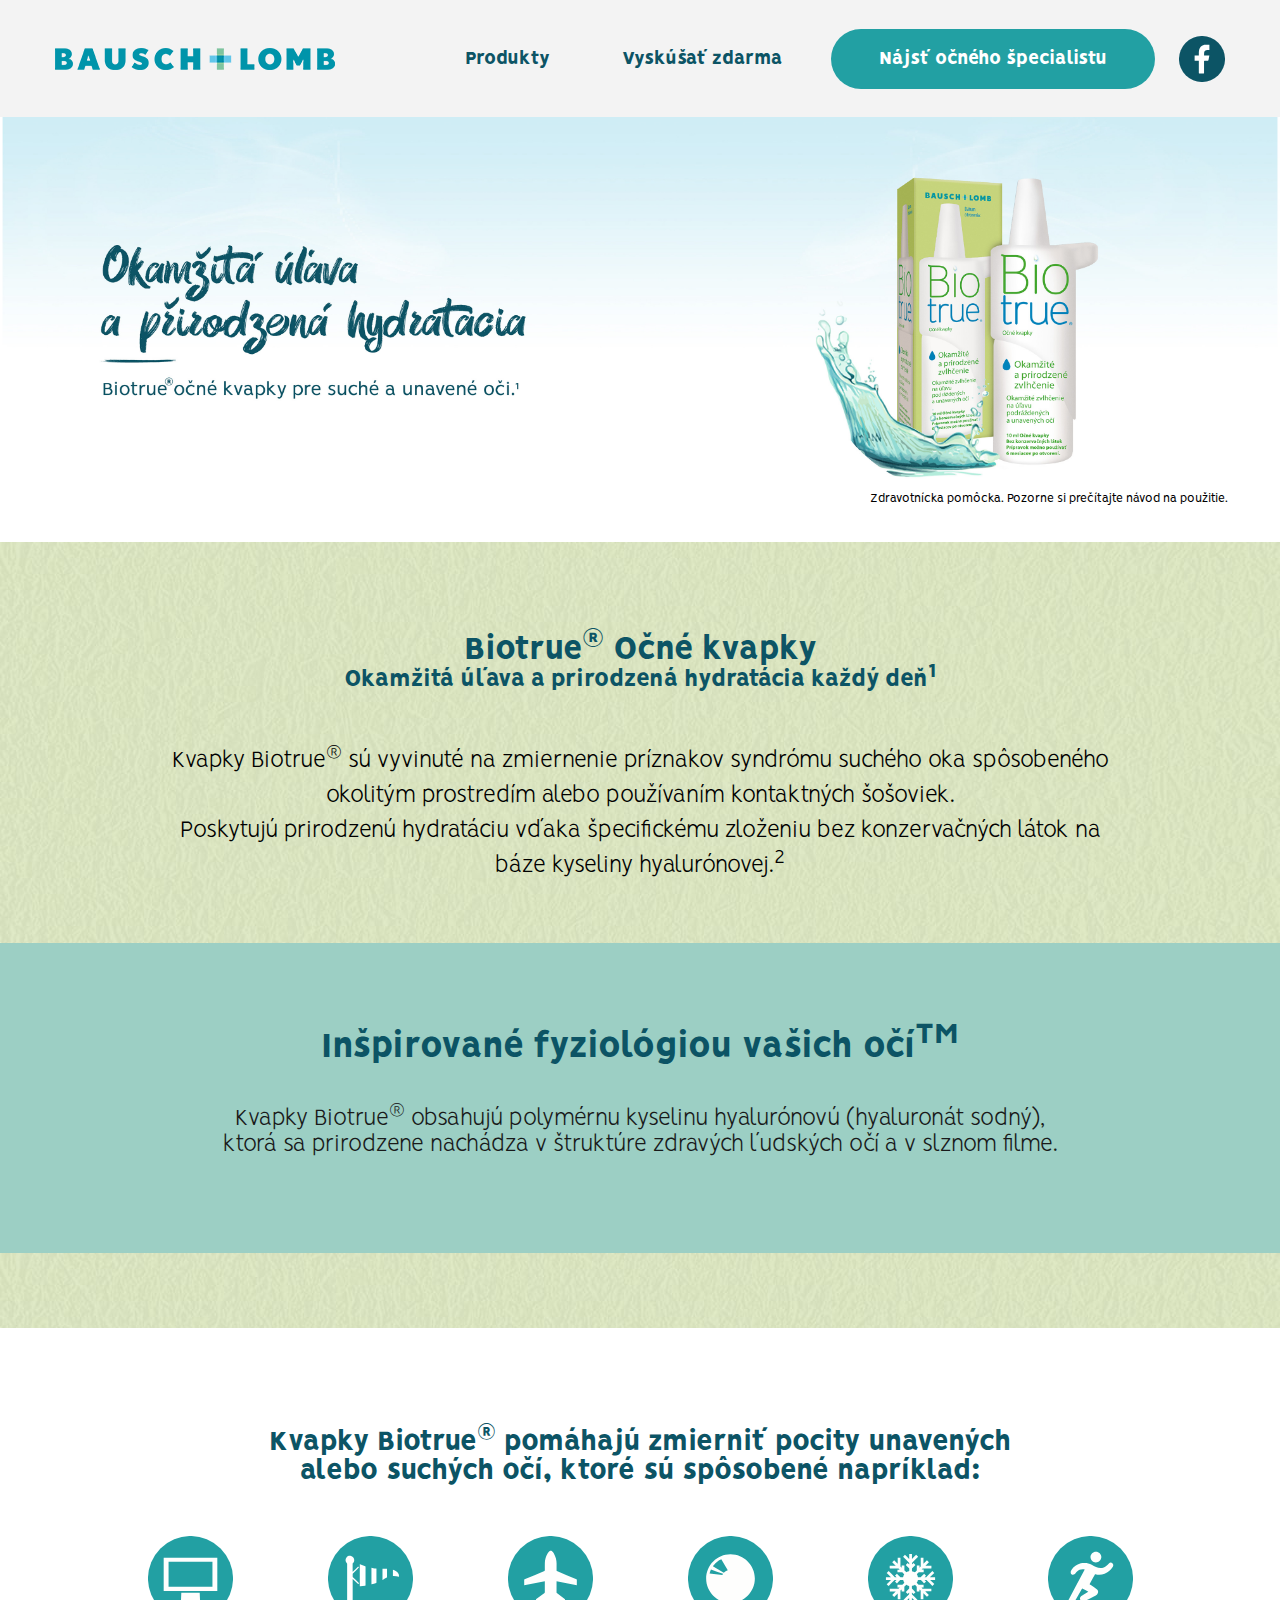
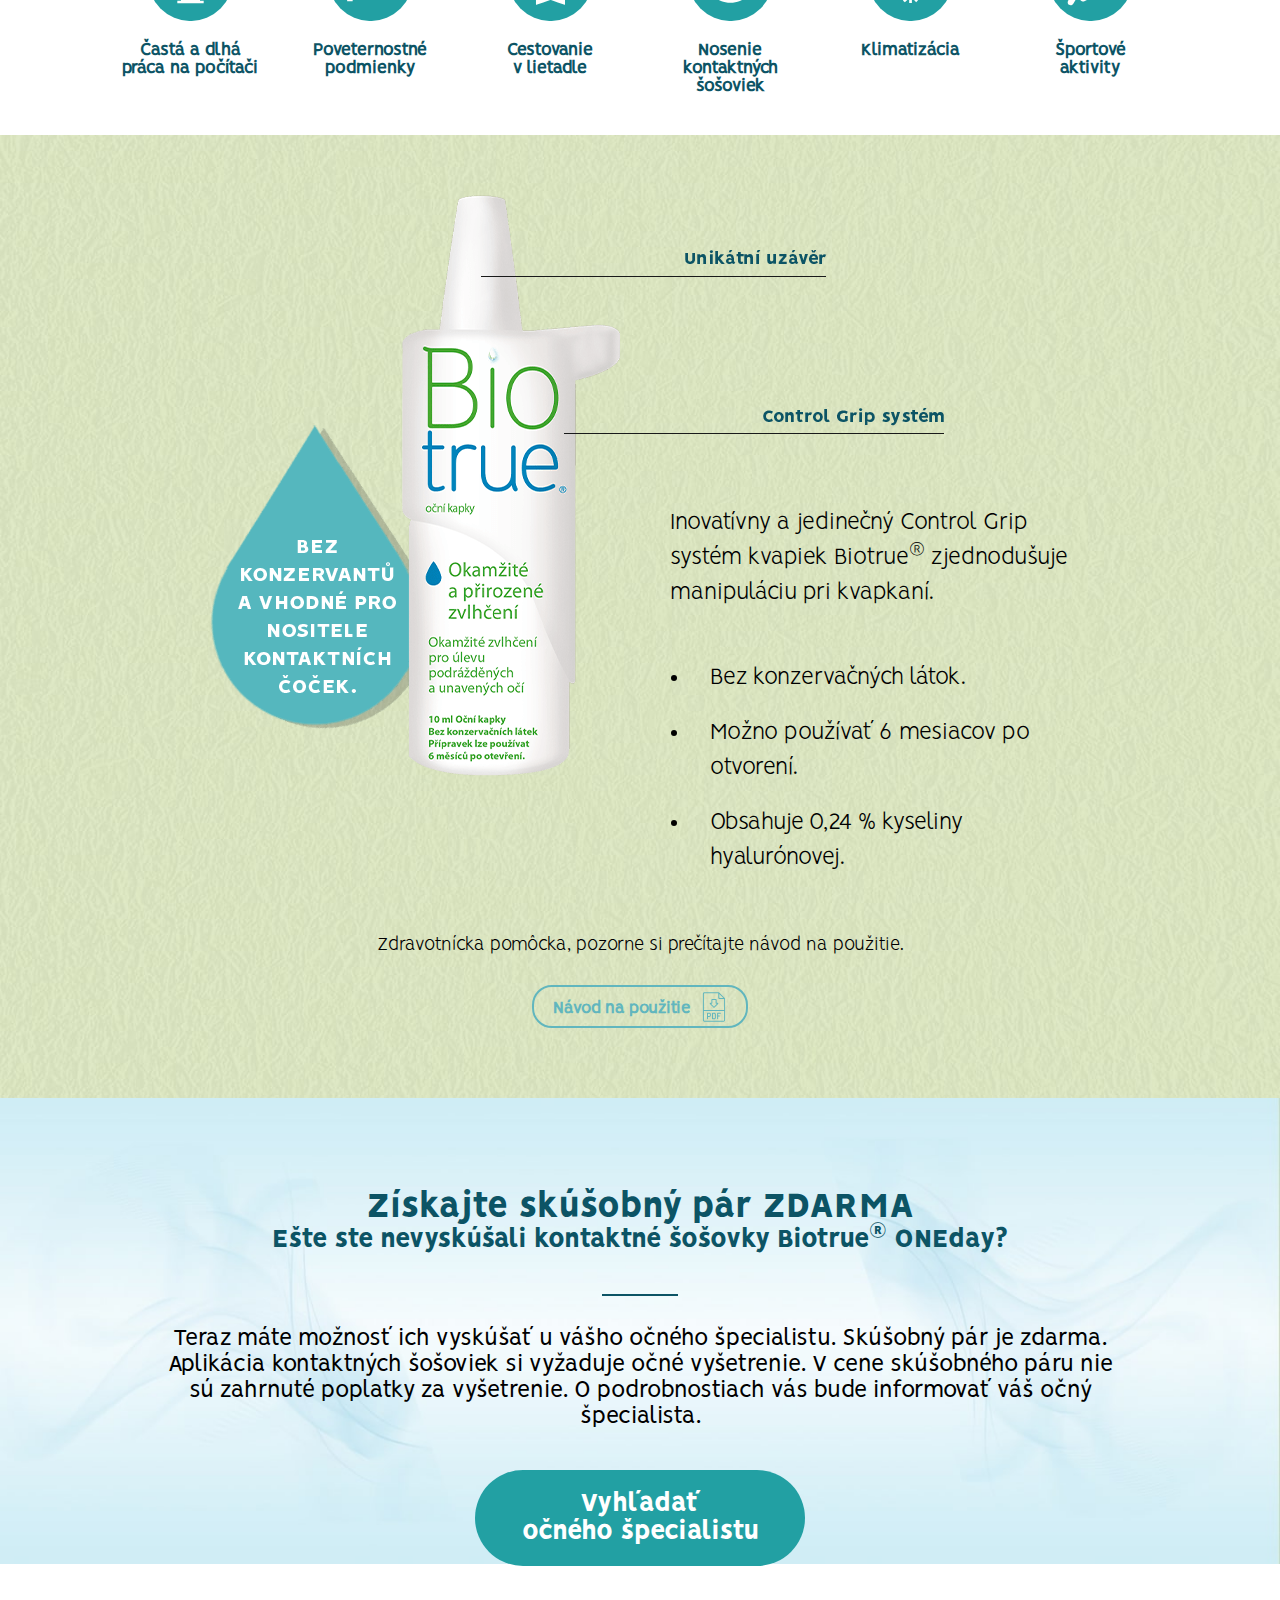
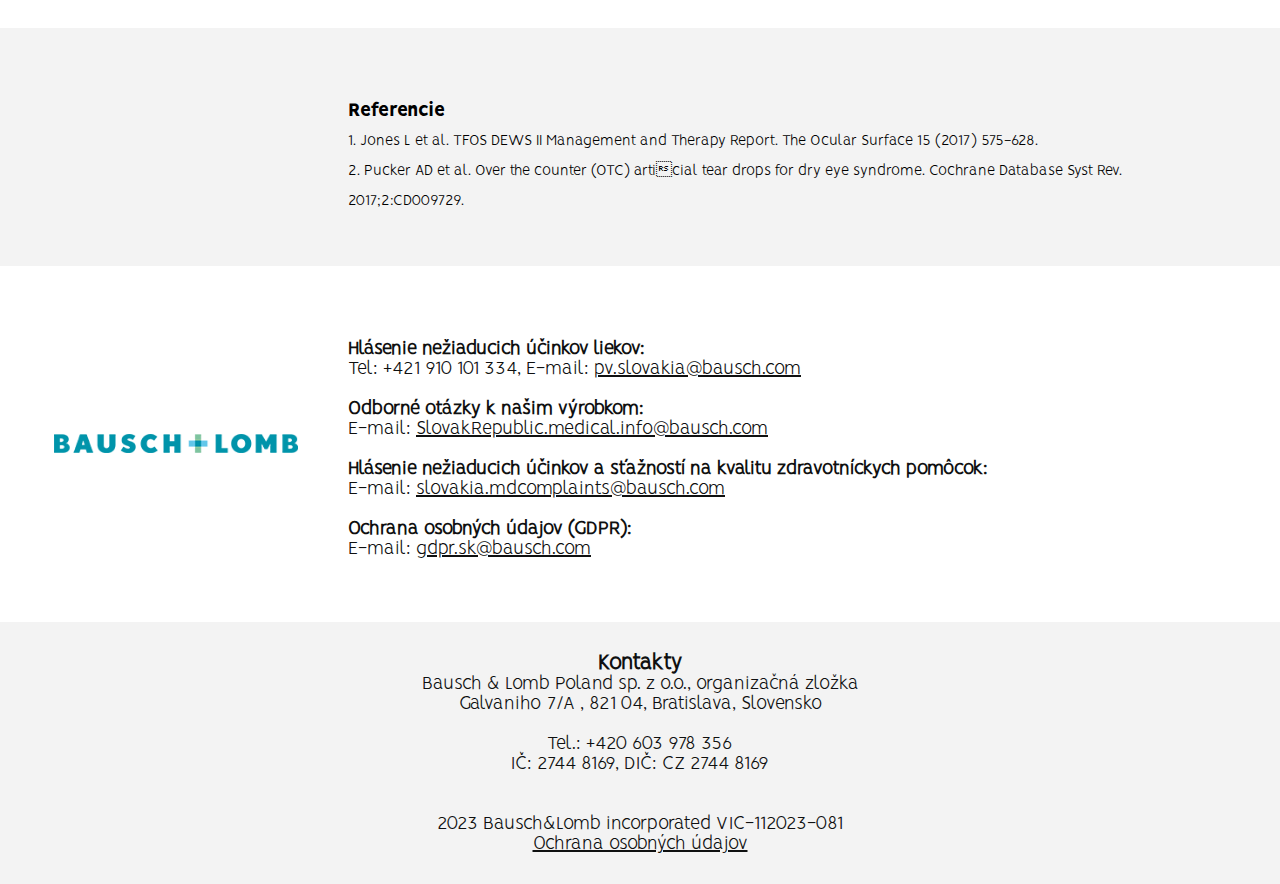
==== commit 861dca80: "Revert "Revert "change contacts""" ====
--- a/ocne-kvapky.html
+++ b/ocne-kvapky.html
@@ -1,73 +1,86 @@
 <!DOCTYPE html>
 <html lang="en">
 <head>
-  <meta charset="UTF-8">
-  <meta http-equiv="X-UA-Compatible" content="IE=edge">
-  <meta name="viewport" content="width=device-width, initial-scale=1.0">
-  <title>Biotrue® - Očné kvapky</title>
-  <link rel="stylesheet" href="styles.css">
-  <link rel="icon" type="image/png" href="assets/favicon_16x16px.png"/>
-  <script id="Cookiebot" src="https://consent.cookiebot.com/uc.js" data-cbid="6d2145b4-b50c-43b6-a989-01cfd087ab9e" data-blockingmode="auto" type="text/javascript"></script>
+    <meta charset="UTF-8">
+    <meta http-equiv="X-UA-Compatible" content="IE=edge">
+    <meta name="viewport" content="width=device-width, initial-scale=1.0">
+    <title>Biotrue® - Očné kvapky</title>
+    <link rel="stylesheet" href="styles.css">
+    <link rel="icon" type="image/png" href="assets/favicon_16x16px.png"/>
+    <script id="Cookiebot" src="https://consent.cookiebot.com/uc.js" data-cbid="6d2145b4-b50c-43b6-a989-01cfd087ab9e"
+            data-blockingmode="auto" type="text/javascript"></script>
 </head>
 <body>
-  <header class="navigation-header">
+<header class="navigation-header">
     <div class="navigation-elements">
-      <a href="/" class="bl-logo"></a>
-      <div class="navigation">
-        <div class="navigation__item">
-          <a href="/#produkty">Produkty</a>
-        </div>
-        <div class="navigation__item">
-          <a href="#vyskusat-zdarma">Vyskúšať zdarma</a>
-        </div>
-        <div class="navigation__item navigation__item--bubble">
-          <a href="https://sosovkybausch.sk/" target="_blank">Nájsť očného špecialistu</a>
-        </div>
-        <a href="https://www.facebook.com/BauschLombCR" target="_blank" class="fb-logo">
-          <svg version="1.1" id="Capa_1" xmlns="http://www.w3.org/2000/svg" xmlns:xlink="http://www.w3.org/1999/xlink" x="0px" y="0px"
-            viewBox="0 0 512 512" style="enable-background:new 0 0 512 512;" xml:space="preserve">
+        <a href="/" class="bl-logo"></a>
+        <div class="navigation">
+            <div class="navigation__item">
+                <a href="/#produkty">Produkty</a>
+            </div>
+            <div class="navigation__item">
+                <a href="#vyskusat-zdarma">Vyskúšať zdarma</a>
+            </div>
+            <div class="navigation__item navigation__item--bubble">
+                <a href="https://sosovkybausch.sk/" target="_blank">Nájsť očného špecialistu</a>
+            </div>
+            <a href="https://www.facebook.com/BauschLombCR" target="_blank" class="fb-logo">
+                <svg version="1.1" id="Capa_1" xmlns="http://www.w3.org/2000/svg"
+                     xmlns:xlink="http://www.w3.org/1999/xlink" x="0px" y="0px"
+                     viewBox="0 0 512 512" style="enable-background:new 0 0 512 512;" xml:space="preserve">
             <style type="text/css">
-              .st0{fill:#0C5465;}
-              .st1{fill:#FFFFFF;}
+              .st0 {
+                  fill: #0C5465;
+              }
+
+              .st1 {
+                  fill: #FFFFFF;
+              }
             </style>
-            <circle class="st0" cx="256" cy="256" r="256.1"/>
-            <path class="st1" d="M220.8,275.3c-16,0-31.3,0-47,0c0-19.6,0-38.7,0-58.3c15.6,0,30.9,0,47,0c0-3.6,0-6.7,0-9.7
+                    <circle class="st0" cx="256" cy="256" r="256.1"/>
+                    <path class="st1" d="M220.8,275.3c-16,0-31.3,0-47,0c0-19.6,0-38.7,0-58.3c15.6,0,30.9,0,47,0c0-3.6,0-6.7,0-9.7
               c0.2-17.7-1.2-35.5,3.3-52.9c7-27.3,22.2-47.2,50.9-54.1c5.3-1.3,10.9-1.7,16.4-1.8c15.5-0.3,30.9-0.1,46.9-0.1
               c0,19.4,0,38.3,0,58.2c-5.5,0-10.9-0.2-16.4,0c-6,0.2-12.2,0.2-18.2,1.3c-13.3,2.5-22.1,11.7-23.6,25.2c-1.1,9.9-0.8,19.9-1.2,29.9
               c-0.2,4.1,2.3,4.2,5.4,4.2c15.5-0.1,31,0,46.5,0c2,0,4,0,7.1,0c-1.3,7.6-2.6,14.6-4,21.5c-2.1,10.6-4.5,21.2-6.4,31.9
               c-0.6,3.8-2.3,4.8-5.9,4.7c-12-0.2-24,0.2-36-0.2c-5.3-0.2-6.9,1.4-6.9,6.8c0.2,42.6,0.1,85.4,0.1,128c0,7.6,0,7.6-7.6,7.6
               c-14.2,0-28.4,0-42.6,0c-7.9,0-7.9,0-7.9-7.6c0-42.3,0-84.6,0-126.9C220.8,280.7,220.8,278.6,220.8,275.3z"/>
           </svg>
-        </a>
-      </div>
-      <div class="navigation navigation-mobile">
-        <div class="hamburger" id="hamburger">
-          <div class="bar1"></div>
-          <div class="bar2"></div>
-          <div class="bar3"></div>
-        </div>
-      </div>
-    </div>
-  </header>
-  <div class="navigation-mobile-items" id="mobile-nav">
+            </a>
+        </div>
+        <div class="navigation navigation-mobile">
+            <div class="hamburger" id="hamburger">
+                <div class="bar1"></div>
+                <div class="bar2"></div>
+                <div class="bar3"></div>
+            </div>
+        </div>
+    </div>
+</header>
+<div class="navigation-mobile-items" id="mobile-nav">
     <div class="navigation__item">
-      <a href="/#produkty">Produkty</a>
+        <a href="/#produkty">Produkty</a>
     </div>
     <div class="navigation__item">
-      <a href="#vyskusat-zdarma">Vyskúšať zdarma</a>
+        <a href="#vyskusat-zdarma">Vyskúšať zdarma</a>
     </div>
     <div class="navigation__item navigation__item--bubble">
-      <a href="https://sosovkybausch.sk/" target="_blank">Nájsť očného špecialistu</a>
+        <a href="https://sosovkybausch.sk/" target="_blank">Nájsť očného špecialistu</a>
     </div>
     <a href="https://www.facebook.com/BauschLombCR" target="_blank" class="fb-logo">
-      <svg version="1.1" id="Capa_1" xmlns="http://www.w3.org/2000/svg" xmlns:xlink="http://www.w3.org/1999/xlink" x="0px" y="0px"
-        viewBox="0 0 512 512" style="enable-background:new 0 0 512 512;" xml:space="preserve">
+        <svg version="1.1" id="Capa_1" xmlns="http://www.w3.org/2000/svg" xmlns:xlink="http://www.w3.org/1999/xlink"
+             x="0px" y="0px"
+             viewBox="0 0 512 512" style="enable-background:new 0 0 512 512;" xml:space="preserve">
         <style type="text/css">
-          .st0{fill:#0C5465;}
-          .st1{fill:#FFFFFF;}
+          .st0 {
+              fill: #0C5465;
+          }
+
+          .st1 {
+              fill: #FFFFFF;
+          }
         </style>
-        <circle class="st0" cx="256" cy="256" r="256.1"/>
-        <path class="st1" d="M220.8,275.3c-16,0-31.3,0-47,0c0-19.6,0-38.7,0-58.3c15.6,0,30.9,0,47,0c0-3.6,0-6.7,0-9.7
+            <circle class="st0" cx="256" cy="256" r="256.1"/>
+            <path class="st1" d="M220.8,275.3c-16,0-31.3,0-47,0c0-19.6,0-38.7,0-58.3c15.6,0,30.9,0,47,0c0-3.6,0-6.7,0-9.7
           c0.2-17.7-1.2-35.5,3.3-52.9c7-27.3,22.2-47.2,50.9-54.1c5.3-1.3,10.9-1.7,16.4-1.8c15.5-0.3,30.9-0.1,46.9-0.1
           c0,19.4,0,38.3,0,58.2c-5.5,0-10.9-0.2-16.4,0c-6,0.2-12.2,0.2-18.2,1.3c-13.3,2.5-22.1,11.7-23.6,25.2c-1.1,9.9-0.8,19.9-1.2,29.9
           c-0.2,4.1,2.3,4.2,5.4,4.2c15.5-0.1,31,0,46.5,0c2,0,4,0,7.1,0c-1.3,7.6-2.6,14.6-4,21.5c-2.1,10.6-4.5,21.2-6.4,31.9
@@ -75,155 +88,162 @@
           c-14.2,0-28.4,0-42.6,0c-7.9,0-7.9,0-7.9-7.6c0-42.3,0-84.6,0-126.9C220.8,280.7,220.8,278.6,220.8,275.3z"/>
       </svg>
     </a>
-  </div>
-  <div class="content">
+</div>
+<div class="content">
     <div class="banner">
-      <img class="desktop" src="./assets/banners/kvapky_desktop@400x.jpg" alt="banner">
-      <img class="mobile" src="./assets/banners/kvapky_mobile@400x.png" alt="banner">
-      <p class="product-guide product-guide--kapky">Zdravotnícka pomôcka. Pozorne si prečítajte návod na použitie.</p>
+        <img class="desktop" src="./assets/banners/kvapky_desktop@400x.jpg" alt="banner">
+        <img class="mobile" src="./assets/banners/kvapky_mobile@400x.png" alt="banner">
+        <p class="product-guide product-guide--kapky">Zdravotnícka pomôcka. Pozorne si prečítajte návod na použitie.</p>
     </div>
     <div class="green-banner green-banner--text-only">
-      <div class="green-banner-text">
-        <h1>Biotrue<sup>®</sup> Očné kvapky</h1>
-        <h4>Okamžitá úľava a prirodzená hydratácia každý deň<sup>1</sup></h4>
-        <p class="longer">
-          Kvapky Biotrue<sup>®</sup> sú vyvinuté na zmiernenie príznakov syndrómu suchého oka spôsobeného okolitým prostredím alebo používaním kontaktných šošoviek.
-          <br>
-          Poskytujú prirodzenú hydratáciu vďaka špecifickému zloženiu bez konzervačných látok na báze kyseliny hyalurónovej.<sup>2</sup>
-        </p>
-      </div>
+        <div class="green-banner-text">
+            <h1>Biotrue<sup>®</sup> Očné kvapky</h1>
+            <h4>Okamžitá úľava a prirodzená hydratácia každý deň<sup>1</sup></h4>
+            <p class="longer">
+                Kvapky Biotrue<sup>®</sup> sú vyvinuté na zmiernenie príznakov syndrómu suchého oka spôsobeného okolitým
+                prostredím alebo používaním kontaktných šošoviek.
+                <br>
+                Poskytujú prirodzenú hydratáciu vďaka špecifickému zloženiu bez konzervačných látok na báze kyseliny
+                hyalurónovej.<sup>2</sup>
+            </p>
+        </div>
     </div>
     <div class="generic-header-with-paragraph">
-      <h2>Inšpirované fyziológiou vašich očí<sup>TM</sup></h2>
-      <p>Kvapky Biotrue<sup>®</sup> obsahujú polymérnu kyselinu hyalurónovú (hyaluronát sodný),<br>
-        ktorá sa prirodzene nachádza v štruktúre zdravých ľudských očí a v slznom filme.</p>
+        <h2>Inšpirované fyziológiou vašich očí<sup>TM</sup></h2>
+        <p>Kvapky Biotrue<sup>®</sup> obsahujú polymérnu kyselinu hyalurónovú (hyaluronát sodný),<br>
+            ktorá sa prirodzene nachádza v štruktúre zdravých ľudských očí a v slznom filme.</p>
     </div>
     <div class="section-separator section-separator--green"></div>
     <section class="benefit-cards benefit-cards--with-header benefit-cards--white">
-      <h2>Kvapky Biotrue<sup>®</sup> pomáhajú zmierniť pocity unavených<br>
-        alebo suchých očí, ktoré sú spôsobené napríklad:</h2>
-      <div>
-        <div class="benefit-card">
-          <div class="benefit-icon">
-            <img src="assets/práce-na-pc.svg" alt="ikona-ph">
-          </div>
-          <h3>Častá a dlhá<br>
-            práca na počítači</h3>
-        </div>
-        <div class="benefit-card benefit-card--long-descr">
-          <div class="benefit-icon">
-            <img src="assets/povětrnostní-podmínky.svg" alt="lubrikacni-gel">
-          </div>
-          <h3>Poveternostné<br>
-            podmienky</h3>
-        </div>
-        <div class="benefit-card benefit-card--long-descr">
-          <div class="benefit-icon">
-            <img src="assets/cestování-v-letadle.svg" alt="ikona-energie_proteiny">
-          </div>
-          <h3>Cestovanie<br>
-            v lietadle</h3>
-        </div>
-        <div class="benefit-card benefit-card--long-descr">
-          <div class="benefit-icon">
-            <img src="assets/čočky.svg" alt="ikona-energie_proteiny">
-          </div>
-          <h3>Nosenie<br>
-            kontaktných<br>
-            šošoviek</h3>
-        </div>
-        <div class="benefit-card benefit-card--long-descr">
-          <div class="benefit-icon">
-            <img src="assets/klimatizace.svg" alt="ikona-energie_proteiny">
-          </div>
-          <h3>Klimatizácia</h3>
-        </div>
-        <div class="benefit-card benefit-card--long-descr">
-          <div class="benefit-icon">
-            <img src="assets/sportovní-aktivity.svg" alt="ikona-energie_proteiny">
-          </div>
-          <h3>Športové<br>
-            aktivity</h3>
-        </div>
-      </div>
+        <h2>Kvapky Biotrue<sup>®</sup> pomáhajú zmierniť pocity unavených<br>
+            alebo suchých očí, ktoré sú spôsobené napríklad:</h2>
+        <div>
+            <div class="benefit-card">
+                <div class="benefit-icon">
+                    <img src="assets/práce-na-pc.svg" alt="ikona-ph">
+                </div>
+                <h3>Častá a dlhá<br>
+                    práca na počítači</h3>
+            </div>
+            <div class="benefit-card benefit-card--long-descr">
+                <div class="benefit-icon">
+                    <img src="assets/povětrnostní-podmínky.svg" alt="lubrikacni-gel">
+                </div>
+                <h3>Poveternostné<br>
+                    podmienky</h3>
+            </div>
+            <div class="benefit-card benefit-card--long-descr">
+                <div class="benefit-icon">
+                    <img src="assets/cestování-v-letadle.svg" alt="ikona-energie_proteiny">
+                </div>
+                <h3>Cestovanie<br>
+                    v lietadle</h3>
+            </div>
+            <div class="benefit-card benefit-card--long-descr">
+                <div class="benefit-icon">
+                    <img src="assets/čočky.svg" alt="ikona-energie_proteiny">
+                </div>
+                <h3>Nosenie<br>
+                    kontaktných<br>
+                    šošoviek</h3>
+            </div>
+            <div class="benefit-card benefit-card--long-descr">
+                <div class="benefit-icon">
+                    <img src="assets/klimatizace.svg" alt="ikona-energie_proteiny">
+                </div>
+                <h3>Klimatizácia</h3>
+            </div>
+            <div class="benefit-card benefit-card--long-descr">
+                <div class="benefit-icon">
+                    <img src="assets/sportovní-aktivity.svg" alt="ikona-energie_proteiny">
+                </div>
+                <h3>Športové<br>
+                    aktivity</h3>
+            </div>
+        </div>
     </section>
     <section>
-      <div class="green-banner green-banner-popis">
-          <div class="green-banner-biotrue-popis">
-            <div class="green-banner-biotrue-popis-text">
-              <p>Inovatívny a jedinečný Control Grip systém kvapiek Biotrue<sup>®</sup>
-                zjednodušuje manipuláciu pri kvapkaní.</p>
-              <p class="mobile"></p>
-              <img class="mobile" src="assets/products/kapky_cz.png" alt="kapky">
-              <ul>
-                <li>Bez konzervačných látok.</li>
-                <li>Možno používať 6 mesiacov po otvorení.</li>
-                <li>Obsahuje 0,24 % kyseliny hyalurónovej.</li>
-              </ul>
-            </div>
-          </div>
-          <p>Zdravotnícka pomôcka, pozorne si prečítajte návod na použitie.</p>
-          <a href="P1CZSKSI01.pdf" target="_blank" class="download-link">Návod na použitie <img src="assets/pdf-download.svg" alt="ikona-pdf-download" height="30px"></a>
-      </div>
+        <div class="green-banner green-banner-popis">
+            <div class="green-banner-biotrue-popis">
+                <div class="green-banner-biotrue-popis-text">
+                    <p>Inovatívny a jedinečný Control Grip systém kvapiek Biotrue<sup>®</sup>
+                        zjednodušuje manipuláciu pri kvapkaní.</p>
+                    <p class="mobile"></p>
+                    <img class="mobile" src="assets/products/kapky_cz.png" alt="kapky">
+                    <ul>
+                        <li>Bez konzervačných látok.</li>
+                        <li>Možno používať 6 mesiacov po otvorení.</li>
+                        <li>Obsahuje 0,24 % kyseliny hyalurónovej.</li>
+                    </ul>
+                </div>
+            </div>
+            <p>Zdravotnícka pomôcka, pozorne si prečítajte návod na použitie.</p>
+            <a href="P1CZSKSI01.pdf" target="_blank" class="download-link">Návod na použitie <img
+                    src="assets/pdf-download.svg" alt="ikona-pdf-download" height="30px"></a>
+        </div>
     </section>
     <section class="cat" id="vyskusat-zdarma">
-      <div class="cat-header cat-header-no-margin">
-        <h2>Získajte skúšobný pár ZDARMA</h2>
-        <h3>Ešte ste nevyskúšali kontaktné šošovky Biotrue<sup>®</sup> ONEday?</h3>
-      </div>
-      <div class="cat-separator"></div>
-      <div class="cat-text">
-        Teraz máte možnosť ich vyskúšať u vášho očného špecialistu. Skúšobný pár je zdarma. Aplikácia kontaktných šošoviek si vyžaduje očné vyšetrenie. V cene skúšobného páru nie sú zahrnuté poplatky za vyšetrenie. O podrobnostiach vás bude informovať váš očný špecialista.
-      </div>
-      <div class="cat-link">
-        <a href="https://sosovkybausch.sk/" target="_blank">
-          Vyhľadať<br> očného špecialistu
-        </a>
-      </div>
+        <div class="cat-header cat-header-no-margin">
+            <h2>Získajte skúšobný pár ZDARMA</h2>
+            <h3>Ešte ste nevyskúšali kontaktné šošovky Biotrue<sup>®</sup> ONEday?</h3>
+        </div>
+        <div class="cat-separator"></div>
+        <div class="cat-text">
+            Teraz máte možnosť ich vyskúšať u vášho očného špecialistu. Skúšobný pár je zdarma. Aplikácia kontaktných
+            šošoviek si vyžaduje očné vyšetrenie. V cene skúšobného páru nie sú zahrnuté poplatky za vyšetrenie. O
+            podrobnostiach vás bude informovať váš očný špecialista.
+        </div>
+        <div class="cat-link">
+            <a href="https://sosovkybausch.sk/" target="_blank">
+                Vyhľadať<br> očného špecialistu
+            </a>
+        </div>
     </section>
     <section class="reference">
         <h3>Referencie</h3>
         <p>1. Jones L et al. TFOS DEWS II Management and Therapy Report. The Ocular Surface 15 (2017) 575-628.<br>
-          2. Pucker AD et al. Over the counter (OTC) arti-cial tear drops for dry eye syndrome. Cochrane Database Syst Rev. 2017;2:CD009729.</p>
+            2. Pucker AD et al. Over the counter (OTC) arti+cial tear drops for dry eye syndrome. Cochrane Database Syst
+            Rev. 2017;2:CD009729.</p>
     </section>
     <div class="reference-separator"></div>
     <section class="side-effects">
-      <div class="side-effects-logo"></div>
+        <div class="side-effects-logo"></div>
         <div class="side-effects-text">
-        <h4>Hlásenie nežiaducich účinkov liekov:</h4>
-        <a href="mailto:pv.slovakia@bausch.com" target="_blank">pv.slovakia@bausch.com</a>
-        alebo na tel. č. +421 910 101 334.<br />
-        <br />
-        <h4>Hlásenie nežiaducich účinkov a sťažností na kvalitu zdravotníckych pomôcok:</h4>
-        <a href="mailto:slovakia.mdcomplaints@bausch.com" target="_blank">slovakia.mdcomplaints@bausch.com</a><br />
-        <br />
-        <h4>Odborné otázky k našim výrobkom:</h4>
-        <a href="mailto:SlovakRepublic.medical.info@bausch.com" target="_blank">SlovakRepublic.medical.info@bausch.com</a><br />
-        <br />
-        <h4>VPOIS - Verejne prístupná odborná informačná služba:</h4>
-        <a href="mailto:kristyna.nemcova@bausch.com" target="_blank">kristyna.nemcova@bausch.com</a><br />
-        <br />
-        <h4>Biela linka – Informačná služba pre nevidomých a slabozrakých:</h4>
-        Dostupnosť v pracovných dňoch je od 10:00 - 16:00 na tel. č. +420 603 978 356
-      </div>
-    </section>
-      <footer class="footer">
-      <div class="footer__top">
-        <div>
-          <h3>Kontakty</h3>
-          <p>
-            Bausch & Lomb Poland sp. z o.o., organizačná zložka<br />
-            Galvaniho 7/A , 821 04, Bratislava, Slovensko<br />
-            <br />
-            Tel.: +420 603 978 356<br />
-            IČ: 2744 8169, DIČ: CZ 2744 8169
-          </p>
-        </div>
-      </div>
-        <p>2023 Bausch&Lomb incorporated VIC-112023-081</p><p><a href="/oou.docx" target="_blank">Ochrana osobných údajov</a></p>
-      </footer>
-  </div>
-  <script src="main.js"></script>
+            <h4>Hlásenie nežiaducich účinkov liekov:</h4>
+            Tel: +421 910 101 334, E-mail: <a href="mailto:pv.slovakia@bausch.com" target="_blank">pv.slovakia@bausch.com</a>
+            <br/>
+            <br/>
+            <h4>Odborné otázky k našim výrobkom:</h4>
+            E-mail: <a href="mailto:SlovakRepublic.medical.info@bausch.com" target="_blank">SlovakRepublic.medical.info@bausch.com</a>
+            <br/>
+            <br/>
+            <h4>Hlásenie nežiaducich účinkov a sťažností na kvalitu zdravotníckych pomôcok:</h4>
+            E-mail: <a href="mailto:slovakia.mdcomplaints@bausch.com"
+                       target="_blank">slovakia.mdcomplaints@bausch.com</a>
+            <br/>
+            <br/>
+            <h4>Ochrana osobných údajov (GDPR):</h4>
+            E-mail: <a href="mailto:sgdpr.sk@bausch.com" target="_blank">gdpr.sk@bausch.com</a>
+        </div>
+    </section>
+    <footer class="footer">
+        <div class="footer__top">
+            <div>
+                <h3>Kontakty</h3>
+                <p>
+                    Bausch & Lomb Poland sp. z o.o., organizačná zložka<br/>
+                    Galvaniho 7/A , 821 04, Bratislava, Slovensko<br/>
+                    <br/>
+                    Tel.: +420 603 978 356<br/>
+                    IČ: 2744 8169, DIČ: CZ 2744 8169
+                </p>
+            </div>
+        </div>
+        <p>2023 Bausch&Lomb incorporated VIC-112023-081</p>
+        <p><a href="/oou.docx" target="_blank">Ochrana osobných údajov</a></p>
+    </footer>
+</div>
+<script src="main.js"></script>
 </body>
 </html>
